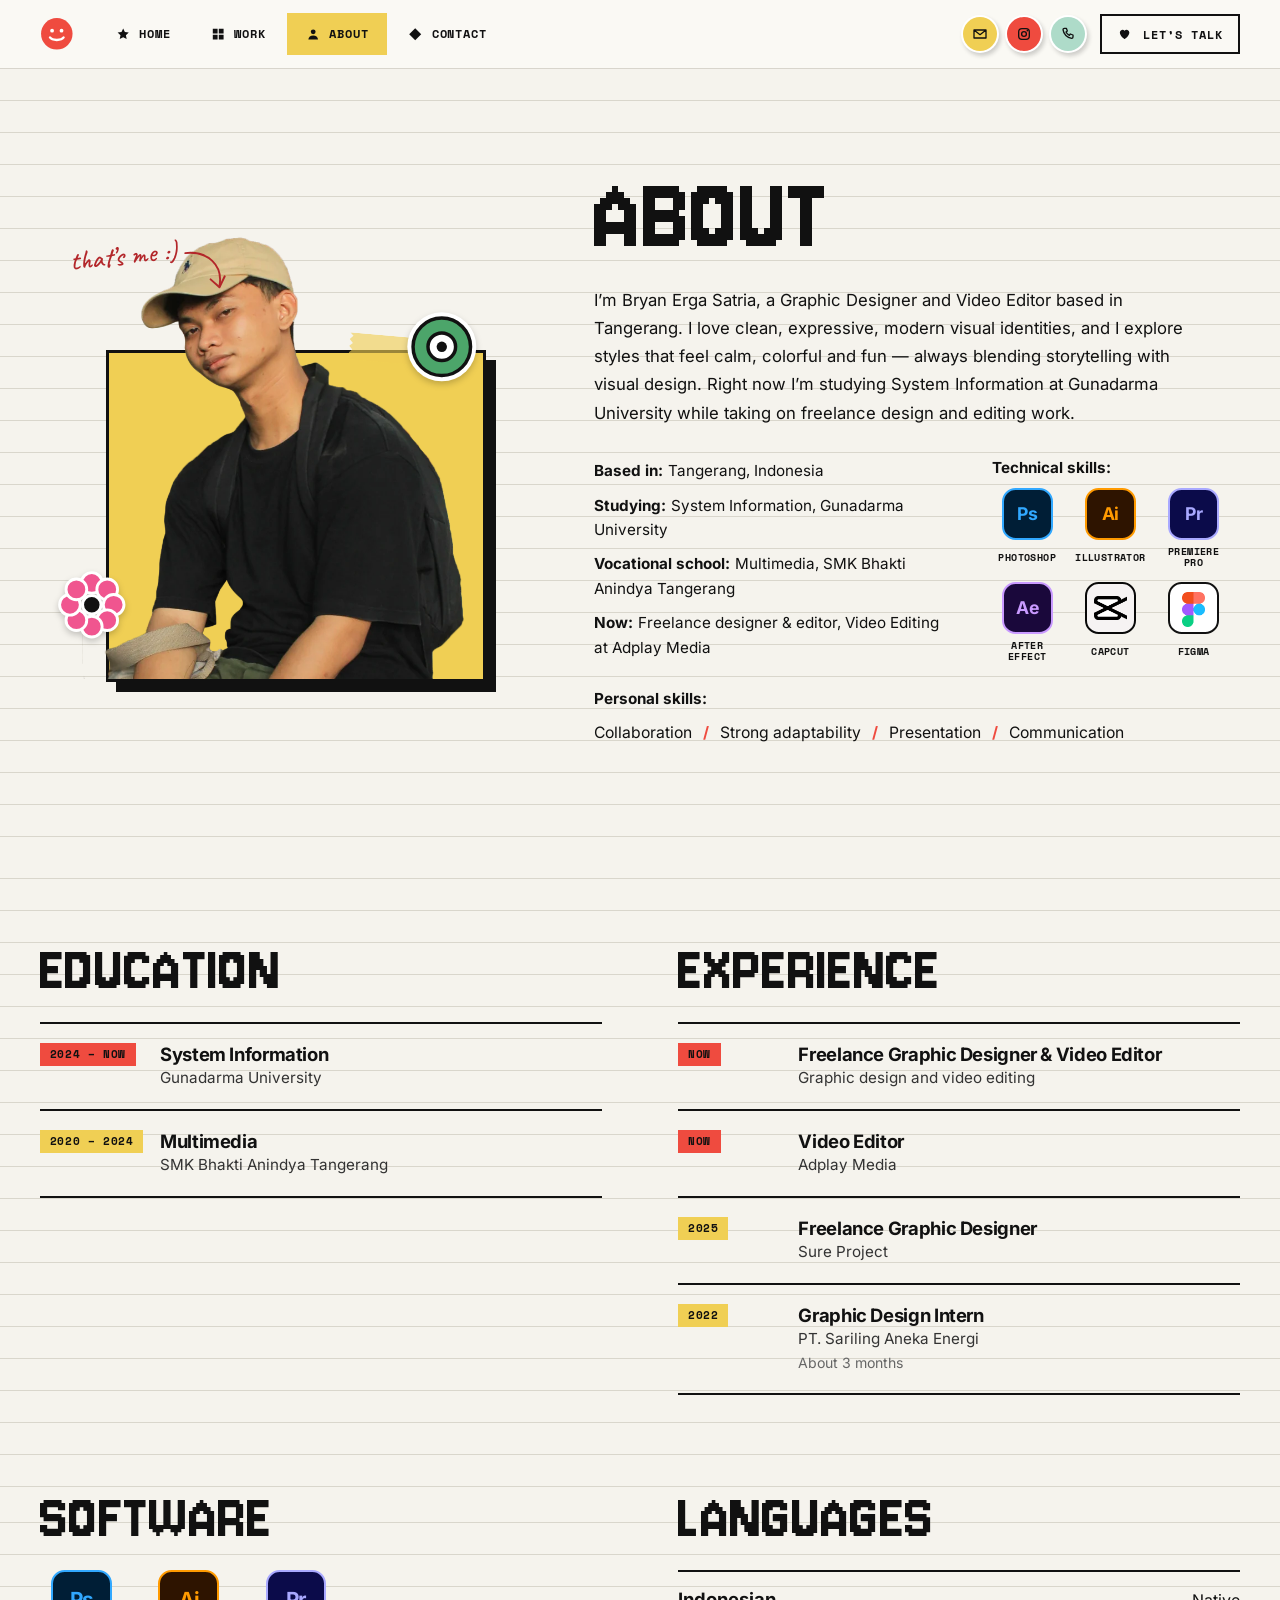
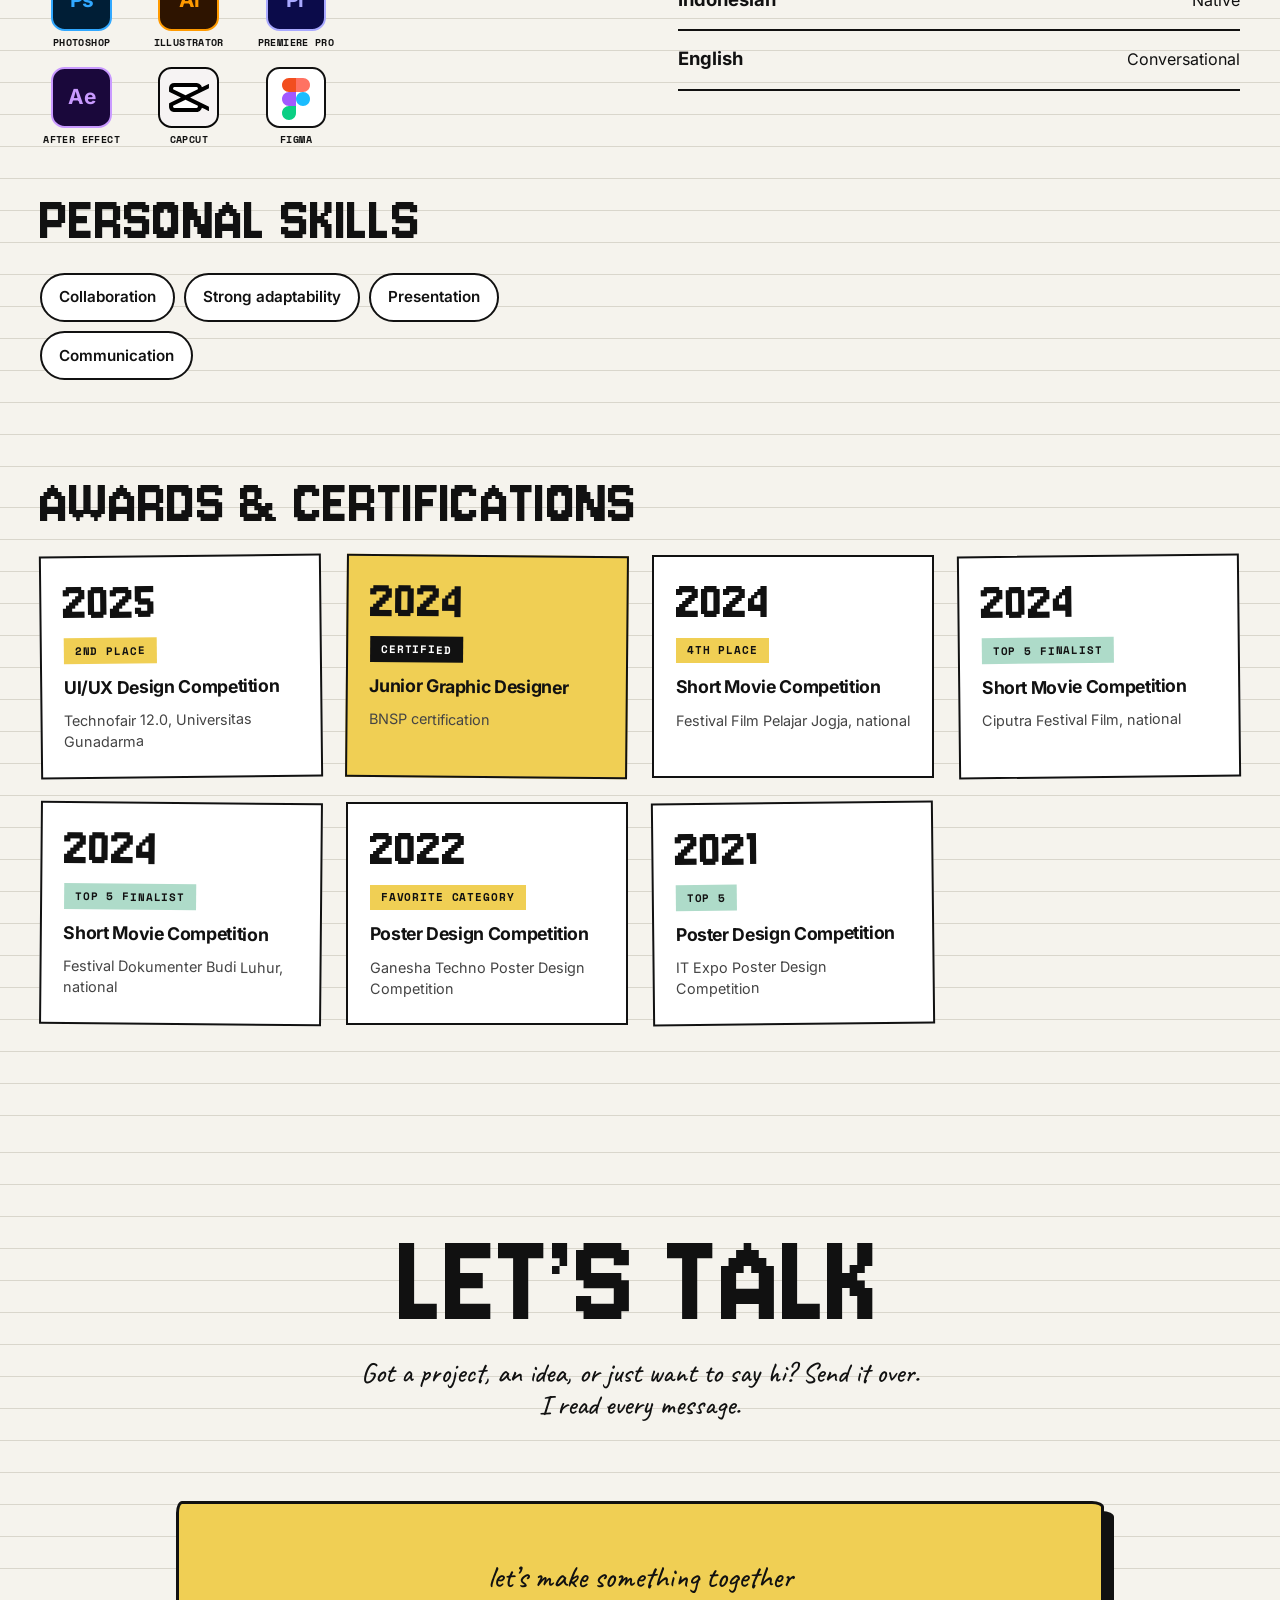
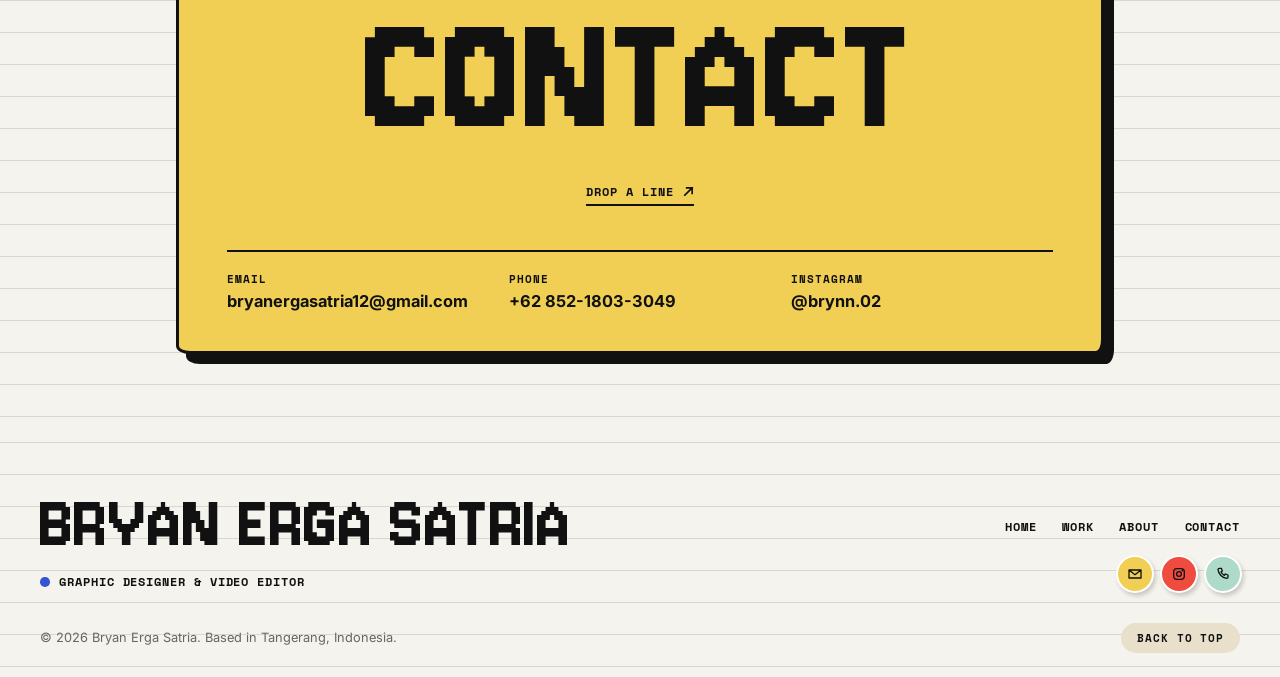
==== about.html @ b4f70c2d "Bryan Erga Satria Portfolio 2026" ====
<!DOCTYPE html>
<html lang="en">
<head>
  <meta charset="utf-8">
  <meta name="viewport" content="width=device-width, initial-scale=1">
  <title>About — Bryan Erga Satria</title>
  <meta name="description" content="About Bryan Erga Satria: education, experience, software and personal skills, awards and certifications, and languages.">
  <meta name="theme-color" content="#f5f3ed">
  <meta property="og:title" content="About — Bryan Erga Satria">
  <meta property="og:description" content="About Bryan Erga Satria: education, experience, software and personal skills, awards and certifications, and languages.">
  <meta property="og:type" content="website">
  <link rel="icon" href="data:image/svg+xml,%3Csvg xmlns='http://www.w3.org/2000/svg' viewBox='0 0 32 32'%3E%3Ccircle cx='16' cy='16' r='15' fill='%23ef4b3f'/%3E%3Ccircle cx='11.5' cy='13' r='1.8' fill='%23fff'/%3E%3Ccircle cx='20.5' cy='13' r='1.8' fill='%23fff'/%3E%3Cpath d='M9.5 19.5c2 3.2 11 3.2 13 0' fill='none' stroke='%23fff' stroke-width='2.2' stroke-linecap='round'/%3E%3C/svg%3E">
  <link rel="preload" href="assets/fonts/jersey-10-latin-400-normal.woff2" as="font" type="font/woff2" crossorigin>
  <link rel="stylesheet" href="css/base.css">
  <link rel="stylesheet" href="css/components.css">
  <link rel="stylesheet" href="css/pages.css">
</head>
<body id="top">
  <a class="skip-link" href="#main">Skip to content</a>

  <header class="site-header">
    <nav class="nav" aria-label="Main">
      <a class="nav__brand" href="index.html" aria-label="Bryan Erga Satria, home"><svg viewBox="0 0 32 32" aria-hidden="true"><circle cx="16" cy="16" r="15" fill="#ef4b3f"/><circle cx="11.5" cy="13" r="1.8" fill="#fff"/><circle cx="20.5" cy="13" r="1.8" fill="#fff"/><path d="M9.5 19.5c2 3.2 11 3.2 13 0" fill="none" stroke="#fff" stroke-width="2.2" stroke-linecap="round"/></svg></a>
      <ul class="nav__links">
        <li><a class="nav__link" href="index.html"><svg viewBox="0 0 24 24" aria-hidden="true"><path d="M12 2.5l2.8 6 6.5.7-4.8 4.5 1.3 6.5L12 17l-5.8 3.2 1.3-6.5L2.7 9.2l6.5-.7z" fill="currentColor"/></svg><span>Home</span></a></li>
        <li><a class="nav__link" href="index.html#work"><svg viewBox="0 0 24 24" aria-hidden="true"><path d="M3 3h8v8H3zM13 3h8v8h-8zM3 13h8v8H3zM13 13h8v8h-8z" fill="currentColor"/></svg><span>Work</span></a></li>
        <li><a class="nav__link" href="about.html" aria-current="page"><svg viewBox="0 0 24 24" aria-hidden="true"><circle cx="12" cy="8" r="4" fill="currentColor"/><path d="M4 21c0-4.4 3.6-7 8-7s8 2.6 8 7z" fill="currentColor"/></svg><span>About</span></a></li>
        <li><a class="nav__link" href="#contact"><svg viewBox="0 0 24 24" aria-hidden="true"><path d="M12 2l10 10-10 10L2 12z" fill="currentColor"/></svg><span>Contact</span></a></li>
      </ul>
      <div class="nav__actions">
        <ul class="nav__socials" aria-label="Quick contact">
          <li><a class="dot-btn dot-btn--yellow" href="mailto:bryanergasatria12@gmail.com" aria-label="Email Bryan"><svg viewBox="0 0 24 24" aria-hidden="true"><path d="M3 6h18v12H3zM3 6l9 7 9-7" fill="none" stroke="currentColor" stroke-width="2" stroke-linejoin="round"/></svg></a></li>
          <li><a class="dot-btn dot-btn--coral" href="https://www.instagram.com/brynn.02/" target="_blank" rel="noopener" aria-label="Bryan on Instagram"><svg viewBox="0 0 24 24" aria-hidden="true"><rect x="4" y="4" width="16" height="16" rx="5" fill="none" stroke="currentColor" stroke-width="2"/><circle cx="12" cy="12" r="3.6" fill="none" stroke="currentColor" stroke-width="2"/><circle cx="17" cy="7" r="1.2" fill="currentColor"/></svg></a></li>
          <li><a class="dot-btn dot-btn--mint" href="tel:+6285218033049" aria-label="Call Bryan"><svg viewBox="0 0 24 24" aria-hidden="true"><path d="M6.5 3.5h3l1.5 4-2 1.5a11 11 0 0 0 5 5l1.5-2 4 1.5v3a2 2 0 0 1-2 2A15 15 0 0 1 4.5 5.5a2 2 0 0 1 2-2z" fill="none" stroke="currentColor" stroke-width="2" stroke-linejoin="round"/></svg></a></li>
        </ul>
        <a class="btn btn--sm" href="#contact"><svg viewBox="0 0 24 24" aria-hidden="true"><path d="M12 20.5s-7.5-4.6-7.5-10.4A4.2 4.2 0 0 1 12 7.6a4.2 4.2 0 0 1 7.5 2.5c0 5.8-7.5 10.4-7.5 10.4z" fill="currentColor"/></svg><span>Let&rsquo;s talk</span></a>
      </div>
    </nav>
  </header>

  <main id="main">

    <section class="about paper-lines" id="about" aria-labelledby="about-title">
      <div class="container about__grid">
        <div class="about__visual">
          <div class="hero__visual">
            <div class="hero__block" aria-hidden="true"></div>
            <span class="tape" aria-hidden="true"></span>
            <div class="hero__photo">
              <picture>
              <source type="image/webp" srcset="assets/img/bryan-profile-sm.webp 700w, assets/img/bryan-profile.webp 1100w" sizes="(max-width: 900px) 80vw, 24rem">
              <img src="assets/img/bryan-profile.png" alt="Bryan Erga Satria in a beige cap and black t-shirt, head tilted toward the camera" width="1100" height="1262" loading="lazy" decoding="async">
            </picture>
            </div>
            <p class="hero__me hand" aria-hidden="true">that&rsquo;s me :)<svg class="doodle" viewBox="0 0 60 60" fill="none" stroke="currentColor" stroke-width="2.4" stroke-linecap="round" stroke-linejoin="round" aria-hidden="true"><path d="M6 6C34 6 52 26 44 52"/><path d="M34 42l10 11 8-13"/></svg></p>
            <svg class="hero__sticker hero__sticker--target" viewBox="0 0 64 64" aria-hidden="true"><circle cx="32" cy="32" r="30" fill="#fff"/><circle cx="32" cy="32" r="25" fill="#4ca56a" stroke="#111" stroke-width="3"/><circle cx="32" cy="32" r="12" fill="#fff" stroke="#111" stroke-width="3"/><circle cx="32" cy="32" r="4.5" fill="#111"/></svg>
            <svg class="hero__sticker hero__sticker--flower" viewBox="0 0 64 64" aria-hidden="true"><g fill="#f0558f" stroke="#fff" stroke-width="2.5"><circle cx="32" cy="13" r="9"/><circle cx="45.4" cy="18.6" r="9"/><circle cx="51" cy="32" r="9"/><circle cx="45.4" cy="45.4" r="9"/><circle cx="32" cy="51" r="9"/><circle cx="18.6" cy="45.4" r="9"/><circle cx="13" cy="32" r="9"/><circle cx="18.6" cy="18.6" r="9"/></g><circle cx="32" cy="32" r="8" fill="#111" stroke="#fff" stroke-width="2.5"/></svg>
          </div>
        </div>

        <div class="about__copy">
          <h1 class="about__title display" id="about-title">About</h1>
          <p class="about__text">I&rsquo;m Bryan Erga Satria, a Graphic Designer and Video Editor based in Tangerang. I love clean, expressive, modern visual identities, and I explore styles that feel calm, colorful and fun &mdash; always blending storytelling with visual design. Right now I&rsquo;m studying System Information at Gunadarma University while taking on freelance design and editing work.</p>

          <div class="about__details">
            <dl class="facts">
              <div><dt>Based in</dt><dd>Tangerang, Indonesia</dd></div>
              <div><dt>Studying</dt><dd>System Information, Gunadarma University</dd></div>
              <div><dt>Vocational school</dt><dd>Multimedia, SMK Bhakti Anindya Tangerang</dd></div>
              <div><dt>Now</dt><dd>Freelance designer &amp; editor, Video Editing at Adplay Media</dd></div>
            </dl>
            <div>
              <h3 class="about__sub">Technical skills:</h3>
            <ul class="tools" aria-label="Software skills">
              <li class="tool"><span class="tool__icon tool__icon--ps" aria-hidden="true">Ps</span><span class="tool__name">Photoshop</span></li>
              <li class="tool"><span class="tool__icon tool__icon--ai" aria-hidden="true">Ai</span><span class="tool__name">Illustrator</span></li>
              <li class="tool"><span class="tool__icon tool__icon--pr" aria-hidden="true">Pr</span><span class="tool__name">Premiere Pro</span></li>
              <li class="tool"><span class="tool__icon tool__icon--ae" aria-hidden="true">Ae</span><span class="tool__name">After Effect</span></li>
              <li class="tool"><span class="tool__icon tool__icon--cc" aria-hidden="true"><img src="assets/img/tools/capcut-logo.png" alt=""></span><span class="tool__name">CapCut</span></li>
              <li class="tool"><span class="tool__icon tool__icon--fg" aria-hidden="true"><img src="assets/img/tools/figma-logo.png" alt=""></span><span class="tool__name">Figma</span></li>
            </ul>
            </div>
            <div class="about__soft">
              <h3 class="about__sub">Personal skills:</h3>
              <ul class="slash-list">
                <li>Collaboration</li><li>Strong adaptability</li><li>Presentation</li><li>Communication</li>
              </ul>
            </div>
          </div>
        </div>
      </div>
    </section>

    <section class="cv paper-lines" aria-label="Education and experience">
      <div class="container cv-grid">
        <div>
          <h2 class="cv-block__title display" id="education">Education</h2>
          <ul>
          <li class="entry">
            <span class="entry__time entry__time--now">2024 – Now</span>
            <div>
              <h4 class="entry__title">System Information</h4>
              <p class="entry__org">Gunadarma University</p>
            </div>
          </li>
          <li class="entry">
            <span class="entry__time">2020 – 2024</span>
            <div>
              <h4 class="entry__title">Multimedia</h4>
              <p class="entry__org">SMK Bhakti Anindya Tangerang</p>
            </div>
          </li>
          </ul>
        </div>
        <div>
          <h2 class="cv-block__title display" id="experience">Experience</h2>
          <ul>
          <li class="entry">
            <span class="entry__time entry__time--now">Now</span>
            <div>
              <h4 class="entry__title">Freelance Graphic Designer &amp; Video Editor</h4>
              <p class="entry__org">Graphic design and video editing</p>
            </div>
          </li>
          <li class="entry">
            <span class="entry__time entry__time--now">Now</span>
            <div>
              <h4 class="entry__title">Video Editor</h4>
              <p class="entry__org">Adplay Media</p>
            </div>
          </li>
          <li class="entry">
            <span class="entry__time">2025</span>
            <div>
              <h4 class="entry__title">Freelance Graphic Designer</h4>
              <p class="entry__org">Sure Project</p>
            </div>
          </li>
          <li class="entry">
            <span class="entry__time">2022</span>
            <div>
              <h4 class="entry__title">Graphic Design Intern</h4>
              <p class="entry__org">PT. Sariling Aneka Energi</p>
              <p class="entry__meta">About 3 months</p>
            </div>
          </li>
          </ul>
        </div>
      </div>
    </section>

    <section class="cv paper-lines" aria-label="Skills and languages">
      <div class="container cv-grid">
        <div>
          <div class="cv-block">
            <h2 class="cv-block__title display" id="software">Software</h2>

            <ul class="tools" aria-label="Software skills">
              <li class="tool"><span class="tool__icon tool__icon--ps" aria-hidden="true">Ps</span><span class="tool__name">Photoshop</span></li>
              <li class="tool"><span class="tool__icon tool__icon--ai" aria-hidden="true">Ai</span><span class="tool__name">Illustrator</span></li>
              <li class="tool"><span class="tool__icon tool__icon--pr" aria-hidden="true">Pr</span><span class="tool__name">Premiere Pro</span></li>
              <li class="tool"><span class="tool__icon tool__icon--ae" aria-hidden="true">Ae</span><span class="tool__name">After Effect</span></li>
              <li class="tool"><span class="tool__icon tool__icon--cc" aria-hidden="true"><img src="assets/img/tools/capcut-logo.svg" alt=""></span><span class="tool__name">CapCut</span></li>
              <li class="tool"><span class="tool__icon tool__icon--fg" aria-hidden="true"><img src="assets/img/tools/figma-logo.svg" alt=""></span><span class="tool__name">Figma</span></li>
            </ul>
          </div>
          <div class="cv-block">
            <h2 class="cv-block__title display" id="personal-skills">Personal skills</h2>
            <ul class="pills">
              <li>Collaboration</li><li>Strong adaptability</li><li>Presentation</li><li>Communication</li>
            </ul>
          </div>
        </div>
        <div>
          <h2 class="cv-block__title display" id="languages">Languages</h2>
          <ul class="langs">
            <li><strong>Indonesian</strong><span>Native</span></li>
            <li><strong>English</strong><span>Conversational</span></li>
          </ul>
        </div>
      </div>
    </section>

    <section class="cv paper-lines" id="awards" aria-labelledby="awards-title">
      <div class="container">
        <h2 class="cv-block__title display" id="awards-title">Awards &amp; Certifications</h2>
        <ul class="awards">
          <li class="award">
            <span class="award__year">2025</span>
            <span class="award__result">2nd place</span>
            <h4 class="award__title">UI/UX Design Competition</h4>
            <p class="award__event">Technofair 12.0, Universitas Gunadarma</p>
          </li>
          <li class="award award--cert">
            <span class="award__year">2024</span>
            <span class="award__result">Certified</span>
            <h4 class="award__title">Junior Graphic Designer</h4>
            <p class="award__event">BNSP certification</p>
          </li>
          <li class="award">
            <span class="award__year">2024</span>
            <span class="award__result">4th place</span>
            <h4 class="award__title">Short Movie Competition</h4>
            <p class="award__event">Festival Film Pelajar Jogja, national</p>
          </li>
          <li class="award award--finalist">
            <span class="award__year">2024</span>
            <span class="award__result">Top 5 finalist</span>
            <h4 class="award__title">Short Movie Competition</h4>
            <p class="award__event">Ciputra Festival Film, national</p>
          </li>
          <li class="award award--finalist">
            <span class="award__year">2024</span>
            <span class="award__result">Top 5 finalist</span>
            <h4 class="award__title">Short Movie Competition</h4>
            <p class="award__event">Festival Dokumenter Budi Luhur, national</p>
          </li>
          <li class="award">
            <span class="award__year">2022</span>
            <span class="award__result">Favorite category</span>
            <h4 class="award__title">Poster Design Competition</h4>
            <p class="award__event">Ganesha Techno Poster Design Competition</p>
          </li>
          <li class="award award--finalist">
            <span class="award__year">2021</span>
            <span class="award__result">Top 5</span>
            <h4 class="award__title">Poster Design Competition</h4>
            <p class="award__event">IT Expo Poster Design Competition</p>
          </li>
        </ul>
      </div>
    </section>

  <section class="contact paper-lines" id="contact" aria-labelledby="contact-title">
    <div class="container">
      <h2 class="contact__title display" id="contact-title">Let&rsquo;s talk</h2>
      <p class="contact__intro hand">Got a project, an idea, or just want to say hi? Send it over. I read every message.</p>

      <div class="contact__stage">
        <div class="contact__panel">
          <p class="contact__kicker hand">let&rsquo;s make something together</p>
          <p class="contact__cta display" aria-hidden="true">Contact</p>
          <a class="link-arrow" href="mailto:bryanergasatria12@gmail.com">Drop a line</a>

          <ul class="contact__list">
            <li><span class="contact__label">Email</span><a class="contact__value" href="mailto:bryanergasatria12@gmail.com">bryanergasatria12@gmail.com</a></li>
            <li><span class="contact__label">Phone</span><a class="contact__value" href="tel:+6285218033049">+62 852-1803-3049</a></li>
            <li><span class="contact__label">Instagram</span><a class="contact__value" href="https://www.instagram.com/brynn.02/" target="_blank" rel="noopener">@brynn.02</a></li>
          </ul>
        </div>
      </div>
    </div>
  </section>

  </main>

  <footer class="site-footer">
    <div class="container">
      <div class="footer__top">
        <div>
          <p class="footer__name display">Bryan Erga Satria</p>
          <p class="footer__role mono">Graphic Designer &amp; Video Editor</p>
        </div>
        <div class="footer__side">
          <nav class="footer__nav" aria-label="Footer">
            <a href="index.html">Home</a>
            <a href="index.html#work">Work</a>
            <a href="about.html">About</a>
            <a href="#contact">Contact</a>
          </nav>
          <ul class="nav__socials" aria-label="Social links">
            <li><a class="dot-btn dot-btn--yellow" href="mailto:bryanergasatria12@gmail.com" aria-label="Email Bryan"><svg viewBox="0 0 24 24" aria-hidden="true"><path d="M3 6h18v12H3zM3 6l9 7 9-7" fill="none" stroke="currentColor" stroke-width="2" stroke-linejoin="round"/></svg></a></li>
            <li><a class="dot-btn dot-btn--coral" href="https://www.instagram.com/brynn.02/" target="_blank" rel="noopener" aria-label="Bryan on Instagram"><svg viewBox="0 0 24 24" aria-hidden="true"><rect x="4" y="4" width="16" height="16" rx="5" fill="none" stroke="currentColor" stroke-width="2"/><circle cx="12" cy="12" r="3.6" fill="none" stroke="currentColor" stroke-width="2"/><circle cx="17" cy="7" r="1.2" fill="currentColor"/></svg></a></li>
            <li><a class="dot-btn dot-btn--mint" href="tel:+6285218033049" aria-label="Call Bryan"><svg viewBox="0 0 24 24" aria-hidden="true"><path d="M6.5 3.5h3l1.5 4-2 1.5a11 11 0 0 0 5 5l1.5-2 4 1.5v3a2 2 0 0 1-2 2A15 15 0 0 1 4.5 5.5a2 2 0 0 1 2-2z" fill="none" stroke="currentColor" stroke-width="2" stroke-linejoin="round"/></svg></a></li>
          </ul>
        </div>
      </div>
      <div class="footer__bottom">
        <p>&copy; 2026 Bryan Erga Satria. Based in Tangerang, Indonesia.</p>
        <a class="footer__pill" href="#top">Back to top</a>
      </div>
    </div>
  </footer>
</body>
</html>
---- css/base.css ----
/* ==========================================================================
   BASE — fonts, design tokens, reset, typography, paper textures
   Bryan Erga Satria · Portfolio
   ========================================================================== */

@font-face {
  font-family: "Jersey 10";
  src: url("../assets/fonts/jersey-10-latin-400-normal.woff2") format("woff2");
  font-weight: 400;
  font-display: swap;
}
@font-face {
  font-family: "Inter";
  src: url("../assets/fonts/inter-latin-wght-normal.woff2") format("woff2");
  font-weight: 100 900;
  font-display: swap;
}
@font-face {
  font-family: "Space Mono";
  src: url("../assets/fonts/space-mono-latin-400-normal.woff2") format("woff2");
  font-weight: 400;
  font-display: swap;
}
@font-face {
  font-family: "Space Mono";
  src: url("../assets/fonts/space-mono-latin-700-normal.woff2") format("woff2");
  font-weight: 700;
  font-display: swap;
}
@font-face {
  font-family: "Caveat";
  src: url("../assets/fonts/caveat-latin-500-normal.woff2") format("woff2");
  font-weight: 500;
  font-display: swap;
}
@font-face {
  font-family: "Caveat";
  src: url("../assets/fonts/caveat-latin-700-normal.woff2") format("woff2");
  font-weight: 700;
  font-display: swap;
}
@font-face {
  font-family: "EB Garamond";
  src: url("../assets/fonts/eb-garamond-latin-500-normal.woff2") format("woff2");
  font-weight: 500;
  font-display: swap;
}


:root {
  /* colour */
  --paper: #f5f3ed;
  --paper-line: #d9d6cc;
  --grey: #dcd9d1;
  --surface: #ffffff;
  --ink: #111111;
  --muted: #666666;
  --border: #d8d5cc;
  --yellow: #f0cf54;
  --coral: #ef4b3f;
  --mint: #aedbc9;
  --cream: #eadca6;
  --lavender: #b9c5ee;
  --blue: #3355d1;
  --red-serif: #b3262a;

  /* type */
  --font-display: "Jersey 10", "Arial Narrow", Impact, sans-serif;
  --font-body: "Inter", system-ui, -apple-system, "Segoe UI", Roboto, sans-serif;
  --font-mono: "Space Mono", ui-monospace, "SFMono-Regular", Menlo, monospace;
  --font-hand: "Caveat", "Comic Sans MS", cursive;
  --font-serif: "EB Garamond", Garamond, Georgia, serif;

  /* layout */
  --max: 1200px;
  --gutter: clamp(1.25rem, 4vw, 2.5rem);
  --nav-h: 4.25rem;
  --radius: 20px;

  /* motion */
  --ease: cubic-bezier(0.22, 0.8, 0.3, 1);

  /* paper grain (inline SVG noise, no extra request) */
  --noise: url("data:image/svg+xml,%3Csvg xmlns='http://www.w3.org/2000/svg' width='180' height='180'%3E%3Cfilter id='n'%3E%3CfeTurbulence type='fractalNoise' baseFrequency='.85' numOctaves='2' stitchTiles='stitch'/%3E%3CfeColorMatrix values='0 0 0 0 0 0 0 0 0 0 0 0 0 0 0 0 0 0 .09 0'/%3E%3C/filter%3E%3Crect width='100%25' height='100%25' filter='url(%23n)'/%3E%3C/svg%3E");

  /* small icon: diagonal arrow (used by .link-arrow) */
  --arrow-dark: url("data:image/svg+xml,%3Csvg xmlns='http://www.w3.org/2000/svg' viewBox='0 0 12 12'%3E%3Cpath d='M2 10 10 2M4 2h6v6' fill='none' stroke='%23111' stroke-width='1.8' stroke-linecap='square'/%3E%3C/svg%3E");
  --arrow-light: url("data:image/svg+xml,%3Csvg xmlns='http://www.w3.org/2000/svg' viewBox='0 0 12 12'%3E%3Cpath d='M2 10 10 2M4 2h6v6' fill='none' stroke='%23fff' stroke-width='1.8' stroke-linecap='square'/%3E%3C/svg%3E");
}

/* ---------- Reset ---------------------------------------------------------- */
*,
*::before,
*::after {
  box-sizing: border-box;
}

html {
  scroll-behavior: smooth;
  scroll-padding-top: calc(var(--nav-h) + 1rem);
  -webkit-text-size-adjust: 100%;
          text-size-adjust: 100%;
}

body {
  margin: 0;
  font: 400 1rem/1.6 var(--font-body);
  color: var(--ink);
  background: var(--paper);
  -webkit-font-smoothing: antialiased;
  overflow-x: clip;
}

img,
svg,
picture {
  display: block;
  max-width: 100%;
}
img {
  height: auto;
}

h1, h2, h3, h4, p, ul, ol, dl, dd, figure {
  margin: 0;
}
ul, ol {
  padding: 0;
  list-style: none;
}

a {
  color: inherit;
  text-decoration: none;
}

button {
  font: inherit;
  color: inherit;
}

:focus-visible {
  outline: 3px solid var(--ink);
  outline-offset: 3px;
  border-radius: 2px;
}

::selection {
  background: var(--yellow);
  color: var(--ink);
}

@media (prefers-reduced-motion: reduce) {
  html {
    scroll-behavior: auto;
  }
  *,
  *::before,
  *::after {
    animation: none !important;
    transition: none !important;
  }
}

/* ---------- Accessibility helpers ---------------------------------------- */
.visually-hidden {
  position: absolute !important;
  width: 1px;
  height: 1px;
  margin: -1px;
  padding: 0;
  overflow: hidden;
  clip: rect(0 0 0 0);
  clip-path: inset(50%);
  white-space: nowrap;
  border: 0;
}

.skip-link {
  position: fixed;
  top: 0.75rem;
  left: 0.75rem;
  z-index: 1000;
  padding: 0.6rem 1rem;
  background: var(--ink);
  color: #fff;
  font: 700 0.8rem/1 var(--font-mono);
  text-transform: uppercase;
  transform: translateY(-200%);
}
.skip-link:focus {
  transform: none;
}

/* ---------- Layout helpers ------------------------------------------------- */
.container {
  width: min(100% - 2 * var(--gutter), var(--max));
  margin-inline: auto;
}

.section {
  padding-block: clamp(3.5rem, 8vw, 7rem);
}

/* ---------- Paper surfaces -------------------------------------------------- */
/* ruled notebook paper (hero, featured works, contact) */
.paper-lines {
  background-color: var(--paper);
  background-image: repeating-linear-gradient(
    to bottom,
    transparent 0 31px,
    var(--paper-line) 31px 32px
  );
}

/* blue graph paper (about) */
.paper-grid {
  background-color: #e6e5e1;
  background-image:
    linear-gradient(rgba(74, 104, 190, 0.2) 1px, transparent 1px),
    linear-gradient(90deg, rgba(74, 104, 190, 0.2) 1px, transparent 1px),
    var(--noise);
  background-size: 28px 28px, 28px 28px, 180px 180px;
}

/* ---------- Typography ------------------------------------------------------ */
/* Pixel display face — big headings */
.display {
  font-family: var(--font-display);
  font-weight: 400;
  line-height: 0.82;
  letter-spacing: 0.005em;
  text-transform: uppercase;
}

/* handwritten annotations */
.hand {
  font-family: var(--font-hand);
  font-weight: 500;
  font-size: 1.35rem;
  line-height: 1.15;
}

/* small mono label */
.mono {
  font-family: var(--font-mono);
  font-weight: 700;
  font-size: 0.72rem;
  letter-spacing: 0.08em;
  text-transform: uppercase;
}

/* section header block (handwritten lead-in + display title + taped note) */
.section-head {
  display: grid;
  justify-items: center;
  gap: 0.75rem;
  text-align: center;
  margin-bottom: clamp(2.5rem, 6vw, 4.5rem);
}
.section-head__title {
  font-size: clamp(3.6rem, 9vw, 7rem);
}
---- css/components.css ----
/* ==========================================================================
   COMPONENTS — reusable pieces shared across every page
   ========================================================================== */

/* ---------- Navbar ---------------------------------------------------------- */
.site-header {
  position: sticky;
  top: 0;
  z-index: 100;
  background: rgba(250, 249, 245, 0.94);
  border-bottom: 1px solid var(--border);
  -webkit-backdrop-filter: blur(8px);
          backdrop-filter: blur(8px);
}

.nav {
  display: flex;
  align-items: center;
  gap: 0.75rem;
  min-height: var(--nav-h);
  width: min(100% - 2 * var(--gutter), 1360px);
  margin-inline: auto;
}

.nav__brand {
  flex: none;
  width: 2.1rem;
  height: 2.1rem;
  transition: transform 0.3s var(--ease);
}
.nav__brand:hover {
  transform: rotate(-12deg) scale(1.08);
}

.nav__links {
  display: flex;
  gap: 0.2rem;
  margin-left: 0.75rem;
}

.nav__link {
  position: relative;
  display: inline-flex;
  align-items: center;
  gap: 0.55rem;
  padding: 0.85rem 1.15rem;
  font: 700 0.72rem/1 var(--font-mono);
  letter-spacing: 0.08em;
  text-transform: uppercase;
  transition: background-color 0.2s;
}
.nav__link svg {
  width: 0.9rem;
  height: 0.9rem;
  flex: none;
}
/* underline that slides in on hover */
.nav__link::after {
  content: "";
  position: absolute;
  left: 1.15rem;
  right: 1.15rem;
  bottom: 0.45rem;
  height: 2px;
  background: currentColor;
  transform: scaleX(0);
  transform-origin: left;
  transition: transform 0.28s var(--ease);
}
.nav__link:hover::after {
  transform: scaleX(1);
}
.nav__link[aria-current="page"] {
  background: var(--yellow);
}
.nav__link[aria-current="page"]::after {
  display: none;
}

.nav__actions {
  display: flex;
  align-items: center;
  gap: 0.9rem;
  margin-left: auto;
}
.nav__socials {
  display: flex;
  gap: 0.6rem;
}

/* round social buttons */
.dot-btn {
  display: grid;
  place-items: center;
  width: 2.15rem;
  height: 2.15rem;
  border-radius: 50%;
  color: var(--ink);
  box-shadow: 0 0 0 2px #fff, 2px 3px 4px 2px rgba(0, 0, 0, 0.18);
  transition: transform 0.25s var(--ease);
}
.dot-btn svg {
  width: 1rem;
  height: 1rem;
}
.dot-btn:hover {
  transform: translateY(-3px) rotate(-6deg);
}
.dot-btn--yellow { background: var(--yellow); }
.dot-btn--coral  { background: var(--coral); }
.dot-btn--mint   { background: var(--mint); }

/* ---------- Buttons --------------------------------------------------------- */
.btn {
  display: inline-flex;
  align-items: center;
  gap: 0.7rem;
  padding: 0.85rem 1.2rem;
  border: 2px solid var(--ink);
  background: transparent;
  color: var(--ink);
  font: 700 0.76rem/1 var(--font-mono);
  letter-spacing: 0.08em;
  text-transform: uppercase;
  cursor: pointer;
  transition: transform 0.2s var(--ease), box-shadow 0.2s var(--ease),
    background-color 0.2s, color 0.2s;
}
.btn svg {
  width: 0.95rem;
  height: 0.95rem;
}
.btn:hover {
  transform: translate(-2px, -2px);
  box-shadow: 4px 4px 0 var(--ink);
}
.btn--sm {
  padding: 0.65rem 0.95rem;
}

/* dark button with coloured square icon, as in the reference */
.btn--dark {
  gap: 0.9rem;
  padding: 0.45rem 1.3rem 0.45rem 0.45rem;
  background: var(--ink);
  color: #fff;
}
.btn--dark:hover {
  box-shadow: 4px 4px 0 var(--coral);
}
.btn__icon {
  display: grid;
  place-items: center;
  width: 2.1rem;
  height: 2.1rem;
  background: var(--coral);
}
.btn__icon::after {
  content: "";
  width: 0.8rem;
  height: 0.8rem;
  background: var(--arrow-light) center / contain no-repeat;
}

.btn--yellow {
  background: var(--yellow);
}

/* text link with underline + diagonal arrow */
.link-arrow {
  display: inline-flex;
  align-items: center;
  gap: 0.55rem;
  padding-bottom: 0.4rem;
  border-bottom: 2px solid currentColor;
  font: 700 0.76rem/1 var(--font-mono);
  letter-spacing: 0.08em;
  text-transform: uppercase;
}
.link-arrow::after {
  content: "";
  width: 0.7rem;
  height: 0.7rem;
  background: var(--arrow-dark) center / contain no-repeat;
  transition: transform 0.2s var(--ease);
}
.link-arrow:hover::after {
  transform: translate(3px, -3px);
}
.link-arrow--light {
  color: #fff;
}
.link-arrow--light::after {
  background-image: var(--arrow-light);
}

/* ---------- Stickers, notes, tape, doodles ----------------------------------- */
.chip {
  display: inline-block;
  padding: 0.5rem 1rem;
  border-radius: 999px;
  font: 700 0.7rem/1 var(--font-mono);
  letter-spacing: 0.08em;
  text-transform: uppercase;
  box-shadow: 0 0 0 3px rgba(255, 255, 255, 0.9), 0 4px 8px rgba(0, 0, 0, 0.12);
}
.chip--mint  { background: var(--mint); }
.chip--cream { background: var(--cream); }
.chip--yellow { background: var(--yellow); }

.note {
  display: inline-block;
  padding: 0.5rem 0.95rem;
  background: var(--yellow);
  color: var(--ink);
  font: 700 1.2rem/1.1 var(--font-hand);
  box-shadow: 0 2px 3px rgba(0, 0, 0, 0.14);
  transform: rotate(-2.5deg);
}
.note--mint  { background: var(--mint); transform: rotate(2deg); }
.note--cream { background: var(--cream); transform: rotate(-1.2deg); }

/* translucent washi tape; ends are notched */
.tape {
  position: absolute;
  z-index: 3;
  width: 5.4rem;
  height: 1.7rem;
  background: rgba(240, 207, 84, 0.62);
  transform: rotate(-5deg);
  pointer-events: none;
  clip-path: polygon(0 0, 4% 12%, 0 25%, 4% 38%, 0 50%, 4% 62%, 0 75%, 4% 88%, 0 100%,
    100% 100%, 96% 88%, 100% 75%, 96% 62%, 100% 50%, 96% 38%, 100% 25%, 96% 12%, 100% 0);
}
.tape--white { background: rgba(255, 255, 255, 0.7); }
.tape--pink  { background: rgba(244, 163, 190, 0.6); }
.tape--blue  { background: rgba(160, 182, 240, 0.65); }

/* double hand-drawn underline */
.hand--underlined {
  position: relative;
  display: inline-block;
  padding-bottom: 0.65rem;
}
.hand--underlined::after {
  content: "";
  position: absolute;
  left: 18%;
  right: 18%;
  bottom: 0;
  height: 9px;
  background:
    linear-gradient(currentColor 0 0) top / 100% 2px no-repeat,
    linear-gradient(currentColor 0 0) bottom right / 70% 2px no-repeat;
  transform: rotate(-1.2deg);
}

/* inline svg doodles (arrows, scribbles) */
.doodle {
  position: absolute;
  pointer-events: none;
  overflow: visible;
}

/* ---------- Tags ---------------------------------------------------------------- */
.tags {
  display: flex;
  flex-wrap: wrap;
  gap: 0.5rem;
}
.tag {
  display: inline-block;
  padding: 0.6rem 0.85rem;
  background: var(--ink);
  color: #fff;
  font: 700 0.7rem/1 var(--font-mono);
  letter-spacing: 0.08em;
  text-transform: uppercase;
  transition: background-color 0.2s, color 0.2s, transform 0.2s var(--ease);
}
a.tag:hover {
  background: #fff;
  color: var(--ink);
  transform: translateY(-2px);
}

/* ---------- Folder panels (Featured Works) --------------------------------------- */
.folders {
  display: grid;
  gap: clamp(2.5rem, 5vw, 4rem);
}

.folder {
  --folder: var(--yellow);
  position: relative;
}
.folder--coral {
  --folder: var(--coral);
}

.folder__tab {
  display: inline-flex;
  align-items: center;
  gap: 0.6rem;
  padding: 1rem 3.8rem 1rem 1.6rem;
  background: var(--folder);
  font: 700 0.74rem/1 var(--font-mono);
  letter-spacing: 0.1em;
  text-transform: uppercase;
  clip-path: polygon(0 0, calc(100% - 2.2rem) 0, 100% 100%, 0 100%);
}

.folder__body {
  position: relative;
  display: grid;
  grid-template-columns: minmax(0, 1fr) minmax(0, 1.05fr);
  gap: clamp(1.5rem, 4vw, 3.5rem);
  min-height: 27rem;
  padding: clamp(1.5rem, 4vw, 3.25rem);
  background: var(--folder);
}

.folder__info {
  display: flex;
  flex-direction: column;
  align-items: flex-start;
  gap: 1.1rem;
}
.folder__meta {
  display: flex;
  align-items: center;
  gap: 0.6rem;
}
.folder__meta::before {
  content: "";
  width: 0.55rem;
  height: 0.55rem;
  border-radius: 50%;
  background: var(--ink);
}
.folder__title {
  font: 700 clamp(2.6rem, 6vw, 4.4rem)/1 var(--font-body);
  letter-spacing: -0.04em;
}
.folder__text {
  max-width: 24rem;
  font-size: 0.95rem;
  line-height: 1.55;
}
.folder__info .tags {
  margin-top: auto;
  padding-top: 1.5rem;
}

.folder__media {
  position: relative;
  display: block;
  align-self: center;
}

/* paper collage of posters (Graphic Design folder) */
.collage {
  position: relative;
  min-height: clamp(19rem, 34vw, 25rem);
}
.collage__item {
  position: absolute;
  width: 46%;
  padding: 0.4rem;
  background: #fff;
  box-shadow: 0 8px 20px rgba(0, 0, 0, 0.22);
  transition: transform 0.4s var(--ease);
}
.collage__item img {
  width: 100%;
  aspect-ratio: 4 / 5;
  object-fit: cover;
}
.collage__item:nth-child(1) { left: 0;   top: 14%; transform: rotate(-7deg); }
.collage__item:nth-child(2) { left: 27%; top: 0;   transform: rotate(2deg); z-index: 2; }
.collage__item:nth-child(3) { right: 0;  top: 17%; transform: rotate(8deg); }

.folder:hover .collage__item:nth-child(1) { transform: rotate(-10deg) translate(-8px, 4px); }
.folder:hover .collage__item:nth-child(2) { transform: rotate(1deg) translateY(-8px); }
.folder:hover .collage__item:nth-child(3) { transform: rotate(11deg) translate(8px, 4px); }

/* ---------- Video player mock (placeholder visual) ----------------------------------- */
.player {
  position: relative;
  border: 3px solid var(--ink);
  background: var(--ink);
  box-shadow: 8px 8px 0 rgba(17, 17, 17, 0.9);
}
.player__screen {
  position: relative;
  display: grid;
  place-items: center;
  aspect-ratio: 16 / 9;
  background:
    repeating-linear-gradient(0deg, rgba(255, 255, 255, 0.04) 0 2px, transparent 2px 5px),
    radial-gradient(120% 120% at 30% 20%, #3a3a3a 0%, #151515 60%);
}
.player__rec {
  position: absolute;
  top: 0.9rem;
  left: 1rem;
  display: flex;
  align-items: center;
  gap: 0.5rem;
  color: #fff;
  font: 700 0.66rem/1 var(--font-mono);
  letter-spacing: 0.1em;
}
.player__rec::before {
  content: "";
  width: 0.6rem;
  height: 0.6rem;
  border-radius: 50%;
  background: var(--coral);
}
.player__play {
  display: grid;
  place-items: center;
  width: clamp(3.6rem, 9vw, 5.5rem);
  aspect-ratio: 1;
  border-radius: 50%;
  background: var(--yellow);
  transition: transform 0.3s var(--ease);
}
.player__play::before {
  content: "";
  margin-left: 8%;
  border-style: solid;
  border-width: 0.9rem 0 0.9rem 1.5rem;
  border-color: transparent transparent transparent var(--ink);
}
.player:hover .player__play {
  transform: scale(1.08);
}
.player__timeline {
  display: grid;
  gap: 0.35rem;
  padding: 0.7rem 0.9rem 0.9rem;
  background: #1c1c1c;
}
.player__row {
  display: flex;
  gap: 0.3rem;
}
.clip {
  height: 0.8rem;
  border-radius: 2px;
  background: var(--yellow);
  flex: none;
  width: var(--w, 20%);
}
.clip--coral { background: var(--coral); }
.clip--mint  { background: var(--mint); }
.clip--ghost { background: transparent; }
.player__stamp {
  position: absolute;
  right: -0.8rem;
  bottom: 18%;
  padding: 0.55rem 0.9rem;
  border: 3px solid var(--ink);
  background: #fff;
  color: var(--ink);
  font: 700 0.8rem/1 var(--font-mono);
  letter-spacing: 0.14em;
  text-transform: uppercase;
  transform: rotate(-7deg);
  box-shadow: 4px 4px 0 var(--ink);
}

/* ---------- Postage-stamp photo frame (About) ----------------------------------------- */
.stamp-wrap {
  position: relative;
  filter: drop-shadow(0 8px 10px rgba(0, 0, 0, 0.22));
  transform: rotate(-2deg);
}
.stamp {
  --r: 8px;
  --g: 22px;
  padding: calc(var(--r) * 2.4);
  background: #fff;
  -webkit-mask:
    radial-gradient(circle var(--r) at 50% 0, #0000 97%, #000) 50% 0 / var(--g) var(--r) repeat-x,
    radial-gradient(circle var(--r) at 50% 100%, #0000 97%, #000) 50% 100% / var(--g) var(--r) repeat-x,
    radial-gradient(circle var(--r) at 0 50%, #0000 97%, #000) 0 50% / var(--r) var(--g) repeat-y,
    radial-gradient(circle var(--r) at 100% 50%, #0000 97%, #000) 100% 50% / var(--r) var(--g) repeat-y,
    linear-gradient(#000 0 0) 50% 50% / calc(100% - 2 * var(--r)) calc(100% - 2 * var(--r)) no-repeat;
          mask:
    radial-gradient(circle var(--r) at 50% 0, #0000 97%, #000) 50% 0 / var(--g) var(--r) repeat-x,
    radial-gradient(circle var(--r) at 50% 100%, #0000 97%, #000) 50% 100% / var(--g) var(--r) repeat-x,
    radial-gradient(circle var(--r) at 0 50%, #0000 97%, #000) 0 50% / var(--r) var(--g) repeat-y,
    radial-gradient(circle var(--r) at 100% 50%, #0000 97%, #000) 100% 50% / var(--r) var(--g) repeat-y,
    linear-gradient(#000 0 0) 50% 50% / calc(100% - 2 * var(--r)) calc(100% - 2 * var(--r)) no-repeat;
}
.stamp__photo {
  aspect-ratio: 4 / 5;
  overflow: hidden;
  background: var(--yellow);
}
.stamp__photo img {
  width: 100%;
  height: 100%;
  object-fit: cover;
  object-position: 48% 12%;
  transform: scale(1.22);
  transform-origin: 48% 18%;
}

/* ---------- Software tool tiles ------------------------------------------------------- */
.tools {
  display: flex;
  flex-wrap: wrap;
  gap: 0.9rem 0.8rem;
}
.tool {
  display: grid;
  justify-items: center;
  gap: 0.4rem;
  width: 4.4rem;
}
.tool__icon {
  display: grid;
  place-items: center;
  width: 3.2rem;
  height: 3.2rem;
  border: 2px solid currentColor;
  border-radius: 0.85rem;
  background: var(--tile, var(--ink));
  font: 700 1.1rem/1 var(--font-body);
  letter-spacing: -0.04em;
  transition: transform 0.25s var(--ease);
}
.tool__icon img {
  display: block;
  width: 70%;
  height: 70%;
  object-fit: contain;
}
.tool:hover .tool__icon {
  transform: translateY(-3px) rotate(-4deg);
}
.tool__name {
  font: 700 0.6rem/1.15 var(--font-mono);
  letter-spacing: 0.04em;
  text-align: center;
  text-transform: uppercase;
}
.tool__icon--ps { --tile: #001e36; color: #31a8ff; }
.tool__icon--ai { --tile: #2e1400; color: #ff9a00; }
.tool__icon--pr { --tile: #0b0b4a; color: #a9a9ff; }
.tool__icon--ae { --tile: #1a083b; color: #c99aff; }
.tool__icon--cc { --tile: #f6f3f3; color: #090909; }
.tool__icon--fg { --tile: #ffffff; color: #111111; }

/* ---------- Contact section (closing statement) ----------------------------------------- */
.contact {
  padding: clamp(3.5rem, 8vw, 6.5rem) 0 clamp(3rem, 7vw, 5.5rem);
  text-align: center;
}
.contact__title {
  font-size: clamp(4.4rem, 12vw, 8.8rem);
}
.contact__intro {
  max-width: 36rem;
  margin: 1.1rem auto 0;
  font-size: clamp(1.35rem, 2.5vw, 1.75rem);
}

.contact__stage {
  position: relative;
  width: min(100%, 58rem);
  margin: clamp(3.5rem, 7vw, 5rem) auto 0;
}
.contact__panel {
  position: relative;
  padding: clamp(2rem, 5vw, 3.5rem) clamp(1.25rem, 4vw, 3rem) clamp(1.5rem, 3vw, 2.25rem);
  border: 3px solid var(--ink);
  border-radius: 6px 12px 8px 14px / 12px 6px 14px 8px;
  background: var(--yellow);
  box-shadow: 10px 10px 0 var(--ink);
}
.contact__kicker {
  font-size: clamp(1.4rem, 3vw, 1.9rem);
}
.contact__cta {
  margin: 0.4rem 0 1.6rem;
  font-size: clamp(5rem, 16vw, 11.5rem);
}
.contact__list {
  display: grid;
  grid-template-columns: repeat(3, minmax(0, 1fr));
  gap: 1.25rem;
  margin-top: clamp(1.75rem, 4vw, 2.75rem);
  padding-top: 1.4rem;
  border-top: 2px solid var(--ink);
  text-align: left;
}
.contact__label {
  display: block;
  margin-bottom: 0.3rem;
  font: 700 0.66rem/1 var(--font-mono);
  letter-spacing: 0.1em;
  text-transform: uppercase;
}
.contact__value {
  display: inline-block;
  font: 700 1.02rem/1.3 var(--font-body);
  overflow-wrap: anywhere;
  background: linear-gradient(currentColor 0 0) left bottom / 0 2px no-repeat;
  transition: background-size 0.3s var(--ease);
}
.contact__value:hover {
  background-size: 100% 2px;
}

/* sticky note that overlaps the panel */
.note-card {
  position: absolute;
  z-index: 4;
  top: -3.2rem;
  left: -4%;
  width: min(17.5rem, 70%);
  padding: 1.1rem 1.1rem 1rem;
  background: var(--lavender);
  box-shadow: 0 6px 14px rgba(0, 0, 0, 0.16);
  text-align: left;
  transform: rotate(-4deg);
}
.note-card__who {
  display: flex;
  align-items: center;
  gap: 0.6rem;
  margin-bottom: 0.6rem;
  font: 700 0.9rem/1.2 var(--font-body);
}
.note-card__avatar {
  flex: none;
  width: 2.1rem;
  height: 2.1rem;
  overflow: hidden;
  border-radius: 50%;
  background: var(--yellow);
}
.note-card__avatar img {
  width: 100%;
  height: 100%;
  object-fit: cover;
  object-position: 48% 12%;
  transform: scale(1.5);
  transform-origin: 48% 20%;
}
.note-card p {
  font-size: 0.78rem;
  line-height: 1.5;
}

/* ---------- Footer ----------------------------------------------------------------------- */
.site-footer {
  padding: clamp(2rem, 5vw, 3rem) 0 1.5rem;
  border-top: 1px solid var(--border);
  background-color: var(--paper);
  background-image: repeating-linear-gradient(
    to bottom, transparent 0 31px, var(--paper-line) 31px 32px);
}
.footer__top {
  display: flex;
  flex-wrap: wrap;
  align-items: flex-end;
  justify-content: space-between;
  gap: 1.5rem 3rem;
}
.footer__name {
  font-size: clamp(3.2rem, 8vw, 5rem);
}
.footer__role {
  display: flex;
  align-items: center;
  gap: 0.6rem;
  margin-top: 1rem;
}
.footer__role::before {
  content: "";
  width: 0.6rem;
  height: 0.6rem;
  border-radius: 50%;
  background: var(--blue);
}
.footer__side {
  display: grid;
  justify-items: end;
  gap: 1.2rem;
}
.footer__nav {
  display: flex;
  flex-wrap: wrap;
  gap: 0.5rem 1.6rem;
}
.footer__nav a {
  font: 700 0.72rem/1 var(--font-mono);
  letter-spacing: 0.08em;
  text-transform: uppercase;
  background: linear-gradient(currentColor 0 0) left bottom / 0 2px no-repeat;
  padding-bottom: 0.3rem;
  transition: background-size 0.28s var(--ease);
}
.footer__nav a:hover {
  background-size: 100% 2px;
}
.footer__bottom {
  display: flex;
  flex-wrap: wrap;
  align-items: center;
  justify-content: space-between;
  gap: 1rem;
  margin-top: 2rem;
  color: var(--muted);
  font-size: 0.8rem;
}
.footer__pill {
  padding: 0.6rem 1rem;
  border-radius: 999px;
  background: #e8e0cb;
  color: var(--ink);
  font: 700 0.68rem/1 var(--font-mono);
  letter-spacing: 0.08em;
  text-transform: uppercase;
  transition: background-color 0.2s;
}
.footer__pill:hover {
  background: var(--yellow);
}

/* ---------- Responsive: components --------------------------------------------------------- */
@media (max-width: 1020px) {
  .nav__socials {
    display: none;
  }
}

@media (max-width: 860px) {
  .folder__body {
    grid-template-columns: 1fr;
    min-height: 0;
  }
  .folder__media {
    order: -1;
  }
  .folder__info .tags {
    margin-top: 0.5rem;
    padding-top: 0.5rem;
  }
  .contact__list {
    grid-template-columns: 1fr;
    gap: 1rem;
  }
  .note-card {
    position: relative;
    top: auto;
    left: auto;
    width: min(18rem, 100%);
    margin: 0 auto 1.75rem;
  }
  .footer__side {
    justify-items: start;
  }
}

/* phones: one-row nav, no hamburger needed (only four short items) */
@media (max-width: 720px) {
  :root {
    --nav-h: 3.5rem;
  }
  .nav {
    gap: 0.4rem;
  }
  .nav__links {
    flex: 1;
    justify-content: space-between;
    margin-left: 0;
  }
  .nav__link {
    padding: 0.7rem 0.45rem;
    font-size: 0.66rem;
  }
  .nav__link svg {
    display: none;
  }
  .nav__link::after {
    left: 0.45rem;
    right: 0.45rem;
    bottom: 0.25rem;
  }
  .nav__actions {
    display: none;
  }
  .player__stamp {
    right: -0.3rem;
  }
}
---- css/pages.css ----
/* ==========================================================================
   PAGES — section layouts (home, about, graphic design, video editing)
   ========================================================================== */

/* ==========================================================================
   HOME · HERO
   ========================================================================== */
.hero {
  position: relative;
  min-height: calc(100vh - var(--nav-h));
  min-height: calc(100svh - var(--nav-h));
  display: flex;
  align-items: center;
  padding: clamp(2.5rem, 6vw, 4.5rem) 0 clamp(3.5rem, 8vw, 6.5rem);
  overflow: clip;
}
.hero__grid {
  display: grid;
  grid-template-columns: minmax(0, 1.1fr) minmax(0, 0.9fr);
  align-items: center;
  gap: clamp(1rem, 5vw, 4.5rem);
}
.hero__copy {
  display: flex;
  flex-direction: column;
  align-items: center;
  text-align: center;
}

.hero__hello {
  position: absolute;
  top: 0;
  left: clamp(1rem, 12%, 9rem);
  margin: 0;
  font-size: 1.6rem;
}

/* name + hand-drawn frame + notes */
.hero__namewrap {
  position: relative;
  width: min(100%, 68rem);
  max-width: 100%;
  padding: 2.6rem 0 3.6rem;
}
.hero__chip {
  position: absolute;
  top: 0;
  z-index: 2;
}
.hero__chip--a { left: 0;  transform: rotate(-2deg); }
.hero__chip--b { right: 0; transform: rotate(2deg); }

.hero__frame {
  position: relative;
  padding: clamp(1.4rem, 3vw, 2.1rem) clamp(1.5rem, 3.5vw, 2.8rem);
}
.hero__frame::before,
.hero__frame::after {
  content: "";
  position: absolute;
  inset: 0;
  border: 2.5px solid var(--coral);
  pointer-events: none;
}
.hero__frame::before {
  border-radius: 3px 7px 4px 8px / 7px 3px 8px 4px;
  transform: rotate(-0.7deg);
}
.hero__frame::after {
  inset: 4px -3px -3px 4px;
  border-width: 1.5px;
  border-radius: 6px 3px 8px 4px / 3px 8px 4px 6px;
  opacity: 0.5;
  transform: rotate(0.6deg);
}

.hero__name {
  display: flex;
  flex-direction: column;
  align-items: center;
  font-size: clamp(5rem, 18vw, 15rem);
  line-height: 0.78;
}

.hero__sticky {
  position: absolute;
  bottom: 0;
  display: flex;
  align-items: flex-end;
  gap: 0.4rem;
}
.hero__sticky--role  { left: 0; }
.hero__sticky--place { right: 0; flex-direction: row-reverse; }
.hero__sticky .doodle {
  position: static;
  width: 2.8rem;
  height: 2.2rem;
  margin-bottom: 1.4rem;
}
.hero__sticky--place .doodle {
  transform: scaleX(-1);
}

.hero__status {
  display: flex;
  align-items: center;
  gap: 0.65rem;
  margin-top: 0.4rem;
  font-size: 0.7rem;
}
.hero__status::before {
  content: "";
  width: 0.6rem;
  height: 0.6rem;
  border-radius: 50%;
  background: var(--blue);
}

.hero__role {
  margin-top: 1.5rem;
  font: 700 clamp(2.2rem, 4.8vw, 3.7rem)/1.06 var(--font-body);
  letter-spacing: -0.04em;
}
.sticker {
  display: inline-block;
  width: 0.78em;
  height: 0.78em;
  margin-left: 0.12em;
  vertical-align: -0.04em;
}
.hero__lead {
  max-width: 30rem;
  margin-top: 1.25rem;
  color: #333;
  font-size: clamp(1rem, 1.6vw, 1.12rem);
}
.hero__cta {
  display: flex;
  justify-content: center;
  flex-wrap: wrap;
  gap: 0.9rem;
  margin-top: 2rem;
}

/* portrait cut-out on a hard-shadow block (now used inside the About section) */
.hero__visual {
  position: relative;
  justify-self: center;
  width: min(100%, 31rem);
  padding-bottom: 3px;
}
.hero__visual:empty {
  min-height: 1px;
}
/* portrait now lives in About: give the name the full width so it stays inside its frame */
.hero__grid:has(> .hero__visual:empty) {
  grid-template-columns: minmax(0, 1fr);
}
.hero__grid:has(> .hero__visual:empty) .hero__visual {
  display: none;
}
.hero__block {
  position: absolute;
  inset: 26% -5% 0 7%;
  background: var(--yellow);
  border: 3px solid var(--ink);
  box-shadow: 10px 10px 0 var(--ink);
}
.hero__photo {
  position: relative;
  width: 100%;
}
.hero__photo img {
  width: 100%;
  height: auto;
}
.hero__me {
  position: absolute;
  z-index: 3;
  top: 1%;
  left: -2%;
  display: flex;
  align-items: flex-start;
  gap: 0.2rem;
  color: var(--red-serif);
  font-size: 1.7rem;
  transform: rotate(-6deg);
}
.hero__me .doodle {
  position: static;
  width: 3rem;
  height: 3rem;
  margin-top: 0.9rem;
}
.hero__sticker {
  position: absolute;
  z-index: 3;
  width: clamp(3.2rem, 8vw, 4.6rem);
  height: auto;
  filter: drop-shadow(0 3px 3px rgba(0, 0, 0, 0.2));
}
.hero__sticker--target { top: 17%; right: -3%; }
.hero__sticker--flower { bottom: 9%; left: -6%; }
.hero__visual .tape {
  top: calc(26% - 0.9rem);
  right: 8%;
  transform: rotate(5deg);
}

/* ==========================================================================
   ABOUT (home preview + full about page header)
   ========================================================================== */
.about {
  position: relative;
  padding: clamp(3.5rem, 8vw, 6.5rem) 0;
  overflow: clip;
}
.about__grid {
  display: grid;
  grid-template-columns: minmax(0, 0.85fr) minmax(0, 1.15fr);
  align-items: center;
  gap: clamp(2rem, 6vw, 5.5rem);
}

.about__visual {
  position: relative;
  justify-self: center;
  width: min(100%, 26rem);
  padding: 1.5rem 1.25rem 1.5rem 0.5rem;
}
.about__visual .hero__visual {
  width: 100%;
}
.about__me {
  position: absolute;
  z-index: 3;
  top: -1.4rem;
  left: 0.5rem;
  display: flex;
  align-items: flex-start;
  color: var(--red-serif);
  font-size: 1.9rem;
  transform: rotate(-5deg);
}
.about__me .doodle {
  position: static;
  width: 3.2rem;
  height: 3.2rem;
  margin: 1.1rem 0 0 0.2rem;
}
.about__scribble {
  top: 42%;
  left: -3.2rem;
  width: 6.5rem;
  color: var(--coral);
}
.about__visual .tape--white {
  top: -0.2rem;
  right: 8%;
  transform: rotate(7deg);
}
.about__visual .tape--pink {
  bottom: 0.4rem;
  left: -0.8rem;
  transform: rotate(-24deg);
}

.about__title {
  font-size: clamp(4.2rem, 9vw, 7rem);
  line-height: 0.82;
  color: var(--ink);
}
.about__text {
  max-width: 38rem;
  margin-top: 1.4rem;
  font-size: 1.04rem;
  line-height: 1.7;
}
.about__details {
  display: grid;
  grid-template-columns: minmax(0, 1fr) auto;
  gap: 1.75rem 2.5rem;
  margin-top: 2rem;
}
.about .tools {
  max-width: 15.5rem;
}
.about__sub {
  margin-bottom: 0.7rem;
  font: 700 0.95rem/1.2 var(--font-body);
}

.facts {
  display: grid;
  gap: 0.5rem;
  font-size: 0.95rem;
}
.facts dt {
  display: inline;
  font-weight: 700;
}
.facts dt::after {
  content: ":";
}
.facts dd {
  display: inline;
  margin-left: 0.3rem;
}

.slash-list {
  display: flex;
  flex-wrap: wrap;
  gap: 0.35rem 0;
  font-size: 0.98rem;
}
.slash-list li + li::before {
  content: "/";
  margin: 0 0.7em;
  color: var(--coral);
  font-weight: 700;
}
.about__soft {
  grid-column: 1 / -1;
}
.about__more {
  margin-top: 2rem;
}
.about__scrawl {
  position: static;
  width: 8rem;
  margin: 1.5rem 0 0 auto;
}

/* ==========================================================================
   HOME · FEATURED WORKS
   ========================================================================== */
.featured {
  padding: clamp(3.5rem, 8vw, 6.5rem) 0 clamp(4rem, 9vw, 7.5rem);
}
.featured .note {
  max-width: 24rem;
  font-family: var(--font-body);
  font-size: 0.82rem;
  font-weight: 500;
  line-height: 1.4;
}
.featured .folder__body {
  box-shadow: none;
}

/* ==========================================================================
   PAGE HEAD (graphic design / video editing)
   ========================================================================== */
.page-head {
  padding: clamp(3rem, 7vw, 5.5rem) 0 clamp(3rem, 6vw, 4.5rem);
  text-align: center;
}
.page-head .section-head {
  margin-bottom: 0;
}
.page-head .folders {
  text-align: left;
}
.page-head__jump {
  display: flex;
  flex-wrap: wrap;
  justify-content: center;
  gap: 0.75rem;
  margin-top: 2rem;
}

/* ==========================================================================
   GRAPHIC DESIGN · PROJECT SHOWCASE (reusable: copy an <article class="project">)
   ========================================================================== */
.project {
  --project-a: #0f1640;      /* top of hero gradient */
  --project-b: #2a388c;      /* bottom of hero gradient */
  --project-ink: #2a388c;    /* caption accent on the grey area */
  --shift: 4.5rem;           /* how far the centre story drops */
  position: relative;
  background: var(--grey) var(--noise);
}

.project__hero {
  position: relative;
  padding-top: clamp(4.5rem, 8vw, 6.5rem);
  color: #fff;
  background: linear-gradient(
    180deg,
    var(--project-a) 0%,
    var(--project-b) calc(100% - 11rem),
    transparent calc(100% - 11rem)
  );
}
.project__tab {
  --folder: var(--yellow);
  position: absolute;
  top: 0;
  left: max(var(--gutter), calc((100% - var(--max)) / 2));
  color: var(--ink);
}

.project__head {
  display: flex;
  align-items: flex-start;
  justify-content: space-between;
  gap: 1.5rem;
  margin-bottom: clamp(2.5rem, 6vw, 4.5rem);
}
.project__kind {
  margin-bottom: 0.8rem;
  font: italic 700 0.9rem/1 var(--font-body);
  letter-spacing: 0.22em;
  text-transform: uppercase;
  opacity: 0.85;
}
.project__title {
  font-size: clamp(4.2rem, 11vw, 8.6rem);
}
.project__logo {
  position: relative;
  flex: none;
  width: min(15rem, 38%);
  padding: 0.9rem 1.1rem;
  background: #fff;
  border-radius: 12px;
  transform: rotate(2deg);
  box-shadow: 0 6px 16px rgba(0, 0, 0, 0.25);
}
.project__logo-tape {
  top: -0.7rem;
  right: 30%;
}
.project__badge {
  flex: none;
  transform: rotate(2.5deg);
  color: var(--ink);
}

/* three stories: the centre card drops into the grey area */
.stories {
  position: relative;
  z-index: 2;
  display: grid;
  grid-template-columns: repeat(3, minmax(0, 1fr));
  gap: clamp(0.75rem, 3vw, 2.5rem);
  width: min(100%, 60rem);
  margin-inline: auto;
}
.story {
  overflow: hidden;
  border: 5px solid rgba(255, 255, 255, 0.9);
  border-radius: 22px;
  background: #fff;
  box-shadow: 0 14px 34px rgba(0, 0, 0, 0.28);
  transform: translateY(var(--lift, 0px));
  transition: transform 0.45s var(--ease);
}
.story:nth-child(2) {
  --lift: var(--shift);
}
.story:hover {
  transform: translateY(calc(var(--lift, 0px) - 6px));
}
.story img {
  width: 100%;
  aspect-ratio: 9 / 16;
}

.project__body {
  padding: calc(var(--shift) + clamp(2.5rem, 5vw, 4rem)) 0 clamp(3.5rem, 7vw, 6rem);
}

.project__info {
  display: grid;
  grid-template-columns: minmax(0, 1.3fr) minmax(0, 1fr);
  align-items: start;
  gap: 2rem clamp(2rem, 6vw, 5rem);
  margin-bottom: clamp(3rem, 6vw, 5rem);
}
.project__desc {
  max-width: 36rem;
  font-size: 1.08rem;
  line-height: 1.65;
}
.project__facts div {
  display: flex;
  justify-content: space-between;
  gap: 1.5rem;
  padding: 0.75rem 0;
  border-bottom: 1px solid rgba(17, 17, 17, 0.22);
}
.project__facts div:first-child {
  border-top: 1px solid rgba(17, 17, 17, 0.22);
}
.project__facts dt {
  font: 700 0.68rem/1.6 var(--font-mono);
  letter-spacing: 0.08em;
  text-transform: uppercase;
}
.project__facts dd {
  text-align: right;
  font-weight: 600;
  font-size: 0.95rem;
}

.gallery-group + .gallery-group {
  margin-top: clamp(3rem, 6vw, 4.5rem);
}
.gallery-group__title {
  display: flex;
  align-items: baseline;
  gap: 0.8rem;
  margin-bottom: 1.25rem;
  font: 700 1.2rem/1 var(--font-body);
  letter-spacing: -0.02em;
}
.gallery-group__count {
  color: var(--muted);
  font: 700 0.68rem/1 var(--font-mono);
  letter-spacing: 0.08em;
  text-transform: uppercase;
}

/* galleries: --cols is the desktop column count (tablet/phone below) */
.gallery {
  --cols: 4;
  display: grid;
  grid-template-columns: repeat(var(--cols), minmax(0, 1fr));
  align-items: start;
  gap: clamp(0.75rem, 2vw, 1.5rem);
}
.gallery--3 {
  --cols: 3;
}
/* first image becomes a 2 × 2 lead (5 portraits → perfect 4 × 2 block) */
.gallery--lead > .shot:first-child {
  grid-column: span 2;
  grid-row: span 2;
  align-self: stretch;
}
.gallery--lead > .shot:first-child img {
  height: 100%;
  object-fit: cover;
}

.shot {
  overflow: hidden;
  border: 2px solid rgba(255, 255, 255, 0.8);
  border-radius: var(--radius);
  background: #fff;
  box-shadow: 0 5px 14px rgba(0, 0, 0, 0.12);
}
.shot img {
  width: 100%;
  transition: transform 0.55s var(--ease);
}
.shot:hover img {
  transform: scale(1.035);
}

.project__caption {
  display: flex;
  flex-wrap: wrap;
  align-items: flex-end;
  justify-content: space-between;
  gap: 1rem 2rem;
  margin-top: clamp(3rem, 6vw, 4.5rem);
  color: var(--project-ink);
  font-size: 0.98rem;
  line-height: 1.5;
}
.project__caption strong {
  font-weight: 800;
}
.project__caption a {
  font-style: italic;
  font-weight: 700;
  border-bottom: 2px solid currentColor;
}

.project--all-in {
  --project-a: #14100f;
  --project-b: #8f1f1c;
  --project-ink: #8f1f1c;
}

.project--shinsei {
  --project-a: #14100f;
  --project-b: #3a875a;
  --project-ink: #3a875a;
}

/* closing note after the last project */
.more-soon {
  display: grid;
  justify-items: center;
  gap: 0.75rem;
  padding: clamp(3rem, 7vw, 5rem) 0 clamp(1rem, 3vw, 2rem);
  text-align: center;
}

/* ==========================================================================
   VIDEO EDITING · PLACEHOLDER (and future project grid)
   ========================================================================== */
.video-stage {
  display: grid;
  grid-template-columns: minmax(0, 1.2fr) minmax(0, 0.8fr);
  align-items: center;
  gap: clamp(1.5rem, 4vw, 3.5rem);
}
.video-stage .folder__title {
  font-size: clamp(2.2rem, 5vw, 3.4rem);
}
.video-stage__copy {
  display: grid;
  justify-items: start;
  gap: 1.1rem;
}
.video-stage__actions {
  display: flex;
  flex-wrap: wrap;
  gap: 0.8rem;
  margin-top: 0.4rem;
}
.video-stage__tape {
  top: -0.8rem;
  left: 8%;
}

.filmstrip {
  position: relative;
  margin-top: clamp(3rem, 6vw, 5rem);
  padding: 2.1rem clamp(1rem, 3vw, 2rem);
  background: var(--ink);
  color: #fff;
}
.filmstrip::before,
.filmstrip::after {
  content: "";
  position: absolute;
  left: 0;
  right: 0;
  height: 0.7rem;
  background: repeating-linear-gradient(90deg, var(--paper) 0 0.9rem, transparent 0.9rem 1.8rem);
  opacity: 0.9;
}
.filmstrip::before { top: 0.7rem; }
.filmstrip::after  { bottom: 0.7rem; }
.filmstrip__list {
  display: grid;
  grid-template-columns: repeat(3, minmax(0, 1fr));
  gap: clamp(0.75rem, 2vw, 1.5rem);
}
.filmstrip__frame {
  display: grid;
  place-items: center;
  aspect-ratio: 16 / 9;
  border: 2px dashed rgba(255, 255, 255, 0.4);
  font: 700 0.7rem/1 var(--font-mono);
  letter-spacing: 0.1em;
  text-transform: uppercase;
}
.filmstrip__frame span {
  padding: 0.45rem 0.7rem;
  background: var(--yellow);
  color: var(--ink);
}
.filmstrip__frame:nth-child(2) span { background: var(--coral); }
.filmstrip__frame:nth-child(3) span { background: var(--mint); }

.video-note {
  margin-top: 2rem;
  text-align: center;
}

/* Future video projects: drop <li class="video-card"> items into <ul class="video-grid"> */
.video-grid {
  display: grid;
  grid-template-columns: repeat(auto-fill, minmax(min(100%, 19rem), 1fr));
  gap: clamp(1rem, 2.5vw, 2rem);
}
.video-card__thumb {
  display: block;
  overflow: hidden;
  aspect-ratio: 16 / 9;
  border: 3px solid var(--ink);
  background: var(--ink);
}
.video-card__thumb img,
.video-card__thumb video {
  width: 100%;
  height: 100%;
  object-fit: cover;
  transition: transform 0.5s var(--ease);
}
.video-card:hover .video-card__thumb img {
  transform: scale(1.04);
}
.video-card__title {
  margin-top: 0.8rem;
  font: 700 1.15rem/1.2 var(--font-body);
}
.video-card__meta {
  color: var(--muted);
  font-size: 0.9rem;
}

/* ==========================================================================
   ABOUT PAGE · CV DETAILS
   ========================================================================== */
.cv {
  padding: clamp(3.5rem, 8vw, 6rem) 0;
}
.cv + .cv {
  padding-top: 0;
}
.cv-grid {
  display: grid;
  grid-template-columns: repeat(2, minmax(0, 1fr));
  gap: 3.5rem clamp(2rem, 6vw, 5rem);
}
.cv-block__title {
  margin-bottom: 1.5rem;
  font-size: clamp(2.8rem, 6vw, 4.2rem);
}
.cv-block + .cv-block {
  margin-top: 3rem;
}

.entry {
  display: grid;
  grid-template-columns: 6.5rem minmax(0, 1fr);
  gap: 0.5rem 1rem;
  padding: 1.15rem 0;
  border-top: 2px solid var(--ink);
}
.entry:last-child {
  border-bottom: 2px solid var(--ink);
}
.entry__time {
  align-self: start;
  justify-self: start;
  padding: 0.4rem 0.6rem;
  background: var(--yellow);
  font: 700 0.68rem/1 var(--font-mono);
  letter-spacing: 0.06em;
  text-transform: uppercase;
}
.entry__time--now {
  background: var(--coral);
}
.entry__title {
  font: 700 1.15rem/1.3 var(--font-body);
  letter-spacing: -0.02em;
}
.entry__org {
  font-size: 0.95rem;
  color: #333;
}
.entry__meta {
  color: var(--muted);
  font-size: 0.88rem;
}

.pills {
  display: flex;
  flex-wrap: wrap;
  gap: 0.6rem;
}
.pills li {
  padding: 0.65rem 1.05rem;
  border: 2px solid var(--ink);
  border-radius: 999px;
  background: #fff;
  font-weight: 600;
  font-size: 0.95rem;
}
.cv .tools {
  display: grid;
  grid-template-columns: repeat(3, max-content);
  gap: 1.2rem 1.5rem;
}
.cv .tool {
  width: 5.2rem;
}
.cv .tool__icon {
  width: 3.8rem;
  height: 3.8rem;
  font-size: 1.3rem;
}

.langs li {
  display: flex;
  justify-content: space-between;
  align-items: baseline;
  gap: 1rem;
  padding: 1rem 0;
  border-top: 2px solid var(--ink);
}
.langs li:last-child {
  border-bottom: 2px solid var(--ink);
}
.langs strong {
  font: 700 1.15rem/1.2 var(--font-body);
}

.awards {
  display: grid;
  grid-template-columns: repeat(auto-fill, minmax(min(100%, 17.5rem), 1fr));
  gap: 1.5rem;
}
.award {
  position: relative;
  display: flex;
  flex-direction: column;
  align-items: flex-start;
  gap: 0.8rem;
  padding: 1.35rem 1.35rem 1.5rem;
  border: 2px solid var(--ink);
  background: #fff;
  transition: transform 0.3s var(--ease), box-shadow 0.3s var(--ease);
}
.award:nth-child(3n + 1) { transform: rotate(-0.6deg); }
.award:nth-child(3n + 2) { transform: rotate(0.5deg); }
.award:hover {
  transform: rotate(0deg) translateY(-4px);
  box-shadow: 6px 6px 0 var(--ink);
}
.award__year {
  font: 400 3.6rem/0.8 var(--font-display);
}
.award__result {
  padding: 0.45rem 0.7rem;
  background: var(--yellow);
  font: 700 0.68rem/1 var(--font-mono);
  letter-spacing: 0.08em;
  text-transform: uppercase;
}
.award__title {
  font: 700 1.1rem/1.25 var(--font-body);
  letter-spacing: -0.02em;
}
.award__event {
  color: #444;
  font-size: 0.9rem;
  line-height: 1.45;
}
.award--finalist .award__result { background: var(--mint); }
.award--cert { background: var(--yellow); }
.award--cert .award__result { background: var(--ink); color: #fff; }

/* ==========================================================================
   RESPONSIVE
   ========================================================================== */
@media (max-width: 1020px) {
  .gallery {
    --cols: 2;
  }
  .gallery--3 {
    --cols: 2;
  }
  .gallery--tall {
    --cols: 3;
  }
  .gallery--lead > .shot:first-child {
    grid-row: auto;
  }
  .project {
    --shift: 3rem;
  }
}

@media (max-width: 900px) {
  .hero__grid,
  .about__grid,
  .video-stage {
    grid-template-columns: 1fr;
  }
  .hero__namewrap {
    width: 100%;
    max-width: 68rem;
  }
  .hero__visual {
    width: min(86%, 26rem);
    margin-top: 1rem;
  }
  .hero__visual:empty {
    display: none;
  }
  .about__visual {
    width: min(78%, 22rem);
  }
  .about__details {
    grid-template-columns: 1fr;
  }
  .project__info,
  .cv-grid {
    grid-template-columns: 1fr;
  }
}

@media (max-width: 640px) {
  .hero__hello {
    left: 1rem;
    font-size: 1.35rem;
  }
  .hero__chip {
    font-size: 0.62rem;
    padding: 0.45rem 0.75rem;
  }
  .hero__sticky .note {
    font-size: 1.05rem;
  }
  .hero__sticker--target { right: -1%; }
  .hero__sticker--flower { left: -2%; }
  .about__scribble {
    left: -1.2rem;
    width: 4.5rem;
  }

  /* phone gallery: stories become a swipeable row (CSS scroll-snap, no JS) */
  .project {
    --shift: 0px;
  }
  .project__hero {
    background: linear-gradient(
      180deg,
      var(--project-a) 0%,
      var(--project-b) calc(100% - 5rem),
      transparent calc(100% - 5rem)
    );
  }
  .project__body {
    padding-top: 2.5rem;
  }
  .project__head {
    flex-direction: column;
  }
  .project__logo {
    width: min(13rem, 70%);
  }
  .stories {
    display: flex;
    gap: 1rem;
    width: auto;
    margin-inline: calc(-1 * var(--gutter));
    padding: 0.25rem var(--gutter) 1.25rem;
    overflow-x: auto;
    scroll-snap-type: x mandatory;
    scroll-padding-inline: var(--gutter);
  }
  .story {
    flex: 0 0 66%;
    scroll-snap-align: start;
  }
  .gallery--tall {
    --cols: 1;
  }
  .filmstrip__list {
    grid-template-columns: 1fr;
  }
  .entry {
    grid-template-columns: 1fr;
  }
}


/* ==========================================================================
   VIDEO PROJECT (video-editing.html):
   ========================================================================== */
.project--video {
  --shift: 3.5rem;
}
.stories--wide {
  width: min(100%, 72rem);
}
.stories--wide .story img {
  aspect-ratio: 16 / 9;
  object-fit: cover;
  transition: transform 0.55s var(--ease);
}
.story__link {
  position: relative;
  display: block;
}
.story__link:hover img {
  transform: scale(1.04);
}
/* play badge over the thumbnail */
.story__play {
  position: absolute;
  inset: 0;
  display: grid;
  place-items: center;
}
.story__play::before {
  content: "";
  width: clamp(2.8rem, 6vw, 4rem);
  aspect-ratio: 1;
  border-radius: 50%;
  background: var(--yellow);
  box-shadow: 0 0 0 3px #fff, 0 6px 14px rgba(0, 0, 0, 0.3);
  transition: transform 0.3s var(--ease);
}
.story__play::after {
  content: "";
  position: absolute;
  margin-left: 0.2rem;
  border-style: solid;
  border-width: 0.55rem 0 0.55rem 0.95rem;
  border-color: transparent transparent transparent var(--ink);
}
.story__link:hover .story__play::before {
  transform: scale(1.1);
}

.gallery--reels {
  --cols: 3;
}
.shot--video video {
  cursor: pointer;
  display: block;
  width: 100%;
  height: auto;
  aspect-ratio: 9 / 16;
  background: var(--ink);
  object-fit: cover;
}
.shot--video:hover {
  box-shadow: 0 8px 20px rgba(0, 0, 0, 0.18);
}
.shot--video:hover video {
  transform: none;
}

.player__screen img {
  position: absolute;
  inset: 0;
  width: 100%;
  height: 100%;
  object-fit: cover;
}
.player__screen .player__rec,
.player__screen .player__play {
  position: relative;
  z-index: 1;
}
.player__screen .player__rec {
  position: absolute;
}

@media (max-width: 1020px) {
  .gallery--reels {
    --cols: 3;
  }
  .project--video {
    --shift: 2.5rem;
  }
}
@media (max-width: 640px) {
  .gallery--reels {
    --cols: 2;
  }
  .stories--wide .story {
    flex-basis: 84%;
  }
}


/* Video project without YouTube cards (reels only): plain gradient hero */
.project--reels-only {
  --shift: 0px;
}
.project--reels-only .project__hero {
  padding-bottom: clamp(2.5rem, 5vw, 4rem);
  background: linear-gradient(180deg, var(--project-a) 0%, var(--project-b) 100%);
}
.project--reels-only .project__head {
  margin-bottom: 0;
}
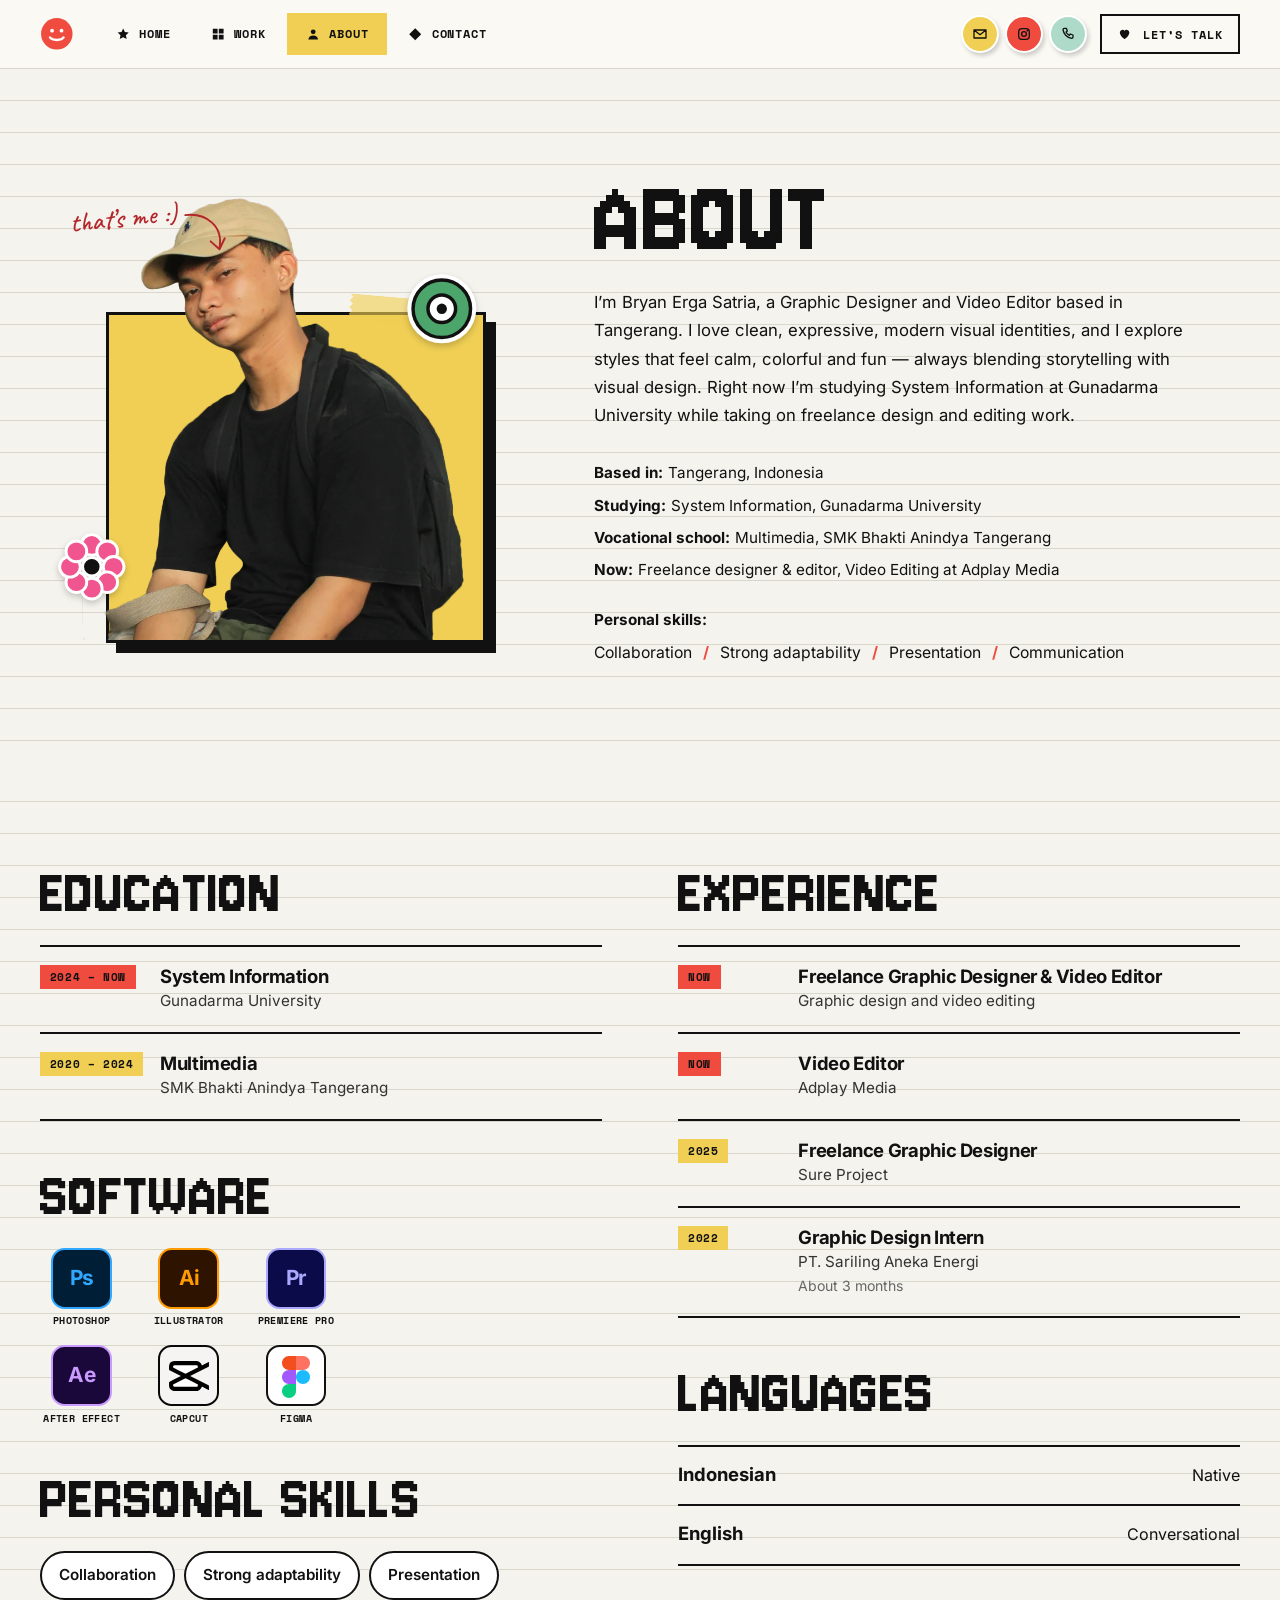
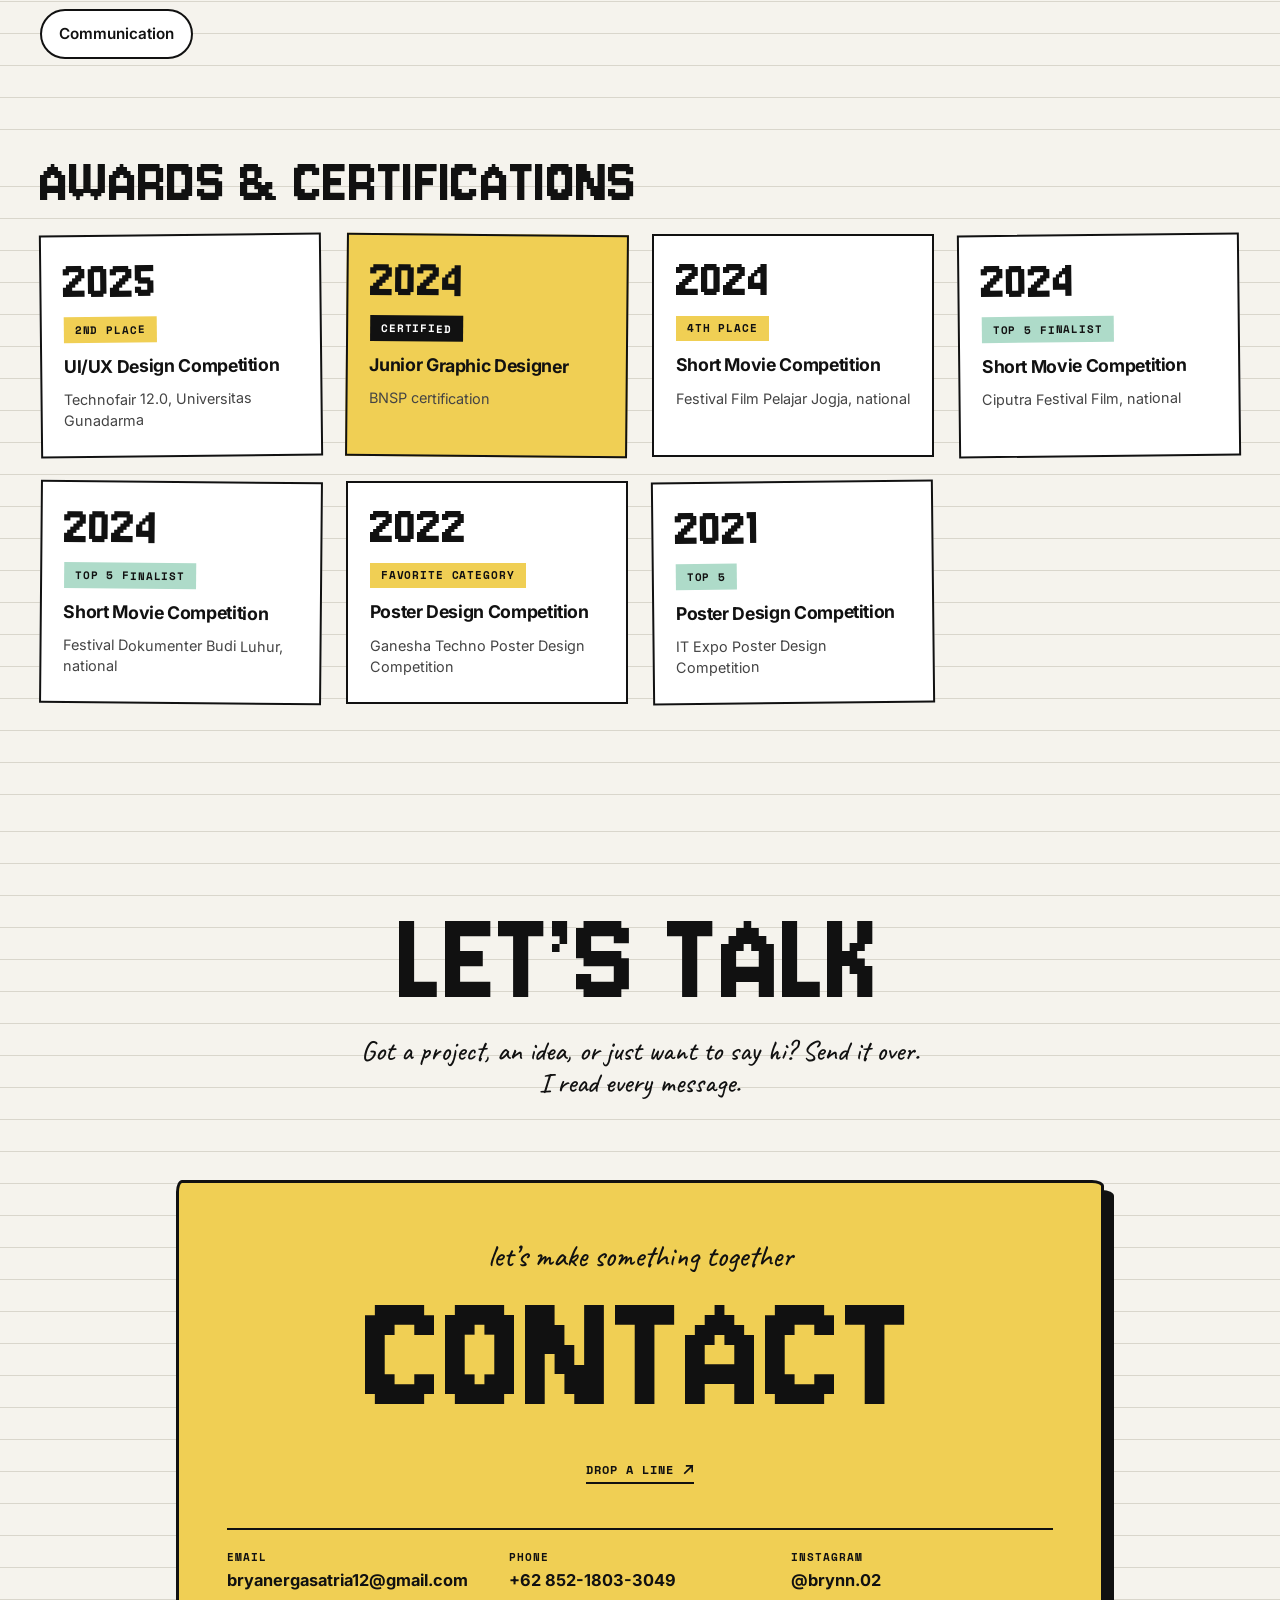
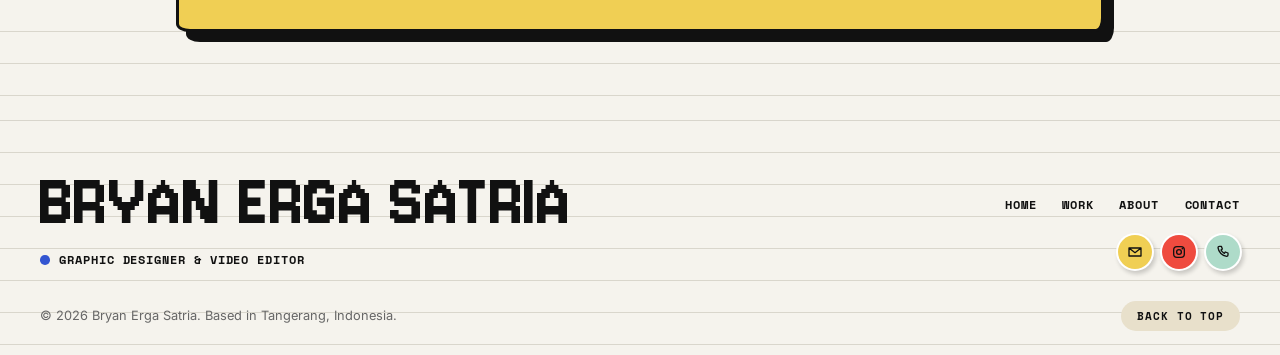
==== commit ea6db91d: "update project typo" ====
--- a/about.html
+++ b/about.html
@@ -69,17 +69,6 @@
               <div><dt>Vocational school</dt><dd>Multimedia, SMK Bhakti Anindya Tangerang</dd></div>
               <div><dt>Now</dt><dd>Freelance designer &amp; editor, Video Editing at Adplay Media</dd></div>
             </dl>
-            <div>
-              <h3 class="about__sub">Technical skills:</h3>
-            <ul class="tools" aria-label="Software skills">
-              <li class="tool"><span class="tool__icon tool__icon--ps" aria-hidden="true">Ps</span><span class="tool__name">Photoshop</span></li>
-              <li class="tool"><span class="tool__icon tool__icon--ai" aria-hidden="true">Ai</span><span class="tool__name">Illustrator</span></li>
-              <li class="tool"><span class="tool__icon tool__icon--pr" aria-hidden="true">Pr</span><span class="tool__name">Premiere Pro</span></li>
-              <li class="tool"><span class="tool__icon tool__icon--ae" aria-hidden="true">Ae</span><span class="tool__name">After Effect</span></li>
-              <li class="tool"><span class="tool__icon tool__icon--cc" aria-hidden="true"><img src="assets/img/tools/capcut-logo.png" alt=""></span><span class="tool__name">CapCut</span></li>
-              <li class="tool"><span class="tool__icon tool__icon--fg" aria-hidden="true"><img src="assets/img/tools/figma-logo.png" alt=""></span><span class="tool__name">Figma</span></li>
-            </ul>
-            </div>
             <div class="about__soft">
               <h3 class="about__sub">Personal skills:</h3>
               <ul class="slash-list">
@@ -91,9 +80,10 @@
       </div>
     </section>
 
-    <section class="cv paper-lines" aria-label="Education and experience">
+    <section class="cv paper-lines" aria-label="Education, skills, experience and languages">
       <div class="container cv-grid">
         <div>
+          <div class="cv-block">
           <h2 class="cv-block__title display" id="education">Education</h2>
           <ul>
           <li class="entry">
@@ -111,47 +101,7 @@
             </div>
           </li>
           </ul>
-        </div>
-        <div>
-          <h2 class="cv-block__title display" id="experience">Experience</h2>
-          <ul>
-          <li class="entry">
-            <span class="entry__time entry__time--now">Now</span>
-            <div>
-              <h4 class="entry__title">Freelance Graphic Designer &amp; Video Editor</h4>
-              <p class="entry__org">Graphic design and video editing</p>
-            </div>
-          </li>
-          <li class="entry">
-            <span class="entry__time entry__time--now">Now</span>
-            <div>
-              <h4 class="entry__title">Video Editor</h4>
-              <p class="entry__org">Adplay Media</p>
-            </div>
-          </li>
-          <li class="entry">
-            <span class="entry__time">2025</span>
-            <div>
-              <h4 class="entry__title">Freelance Graphic Designer</h4>
-              <p class="entry__org">Sure Project</p>
-            </div>
-          </li>
-          <li class="entry">
-            <span class="entry__time">2022</span>
-            <div>
-              <h4 class="entry__title">Graphic Design Intern</h4>
-              <p class="entry__org">PT. Sariling Aneka Energi</p>
-              <p class="entry__meta">About 3 months</p>
-            </div>
-          </li>
-          </ul>
-        </div>
-      </div>
-    </section>
-
-    <section class="cv paper-lines" aria-label="Skills and languages">
-      <div class="container cv-grid">
-        <div>
+          </div>
           <div class="cv-block">
             <h2 class="cv-block__title display" id="software">Software</h2>
 
@@ -172,11 +122,47 @@
           </div>
         </div>
         <div>
-          <h2 class="cv-block__title display" id="languages">Languages</h2>
-          <ul class="langs">
+          <div class="cv-block">
+          <h2 class="cv-block__title display" id="experience">Experience</h2>
+          <ul>
+          <li class="entry">
+            <span class="entry__time entry__time--now">Now</span>
+            <div>
+              <h4 class="entry__title">Freelance Graphic Designer &amp; Video Editor</h4>
+              <p class="entry__org">Graphic design and video editing</p>
+            </div>
+          </li>
+          <li class="entry">
+            <span class="entry__time entry__time--now">Now</span>
+            <div>
+              <h4 class="entry__title">Video Editor</h4>
+              <p class="entry__org">Adplay Media</p>
+            </div>
+          </li>
+          <li class="entry">
+            <span class="entry__time">2025</span>
+            <div>
+              <h4 class="entry__title">Freelance Graphic Designer</h4>
+              <p class="entry__org">Sure Project</p>
+            </div>
+          </li>
+          <li class="entry">
+            <span class="entry__time">2022</span>
+            <div>
+              <h4 class="entry__title">Graphic Design Intern</h4>
+              <p class="entry__org">PT. Sariling Aneka Energi</p>
+              <p class="entry__meta">About 3 months</p>
+            </div>
+          </li>
+          </ul>
+          </div>
+          <div class="cv-block">
+            <h2 class="cv-block__title display" id="languages">Languages</h2>
+            <ul class="langs">
             <li><strong>Indonesian</strong><span>Native</span></li>
             <li><strong>English</strong><span>Conversational</span></li>
           </ul>
+          </div>
         </div>
       </div>
     </section>
--- a/css/pages.css
+++ b/css/pages.css
@@ -719,6 +719,11 @@
   display: grid;
   grid-template-columns: repeat(2, minmax(0, 1fr));
   gap: 3.5rem clamp(2rem, 6vw, 5rem);
+}
+@media (min-width: 901px) {
+  .cv[aria-label="Skills and languages"] .cv-grid > div:first-child {
+    transform: translateY(-clamp(7rem, 11vw, 12rem));
+  }
 }
 .cv-block__title {
   margin-bottom: 1.5rem;
